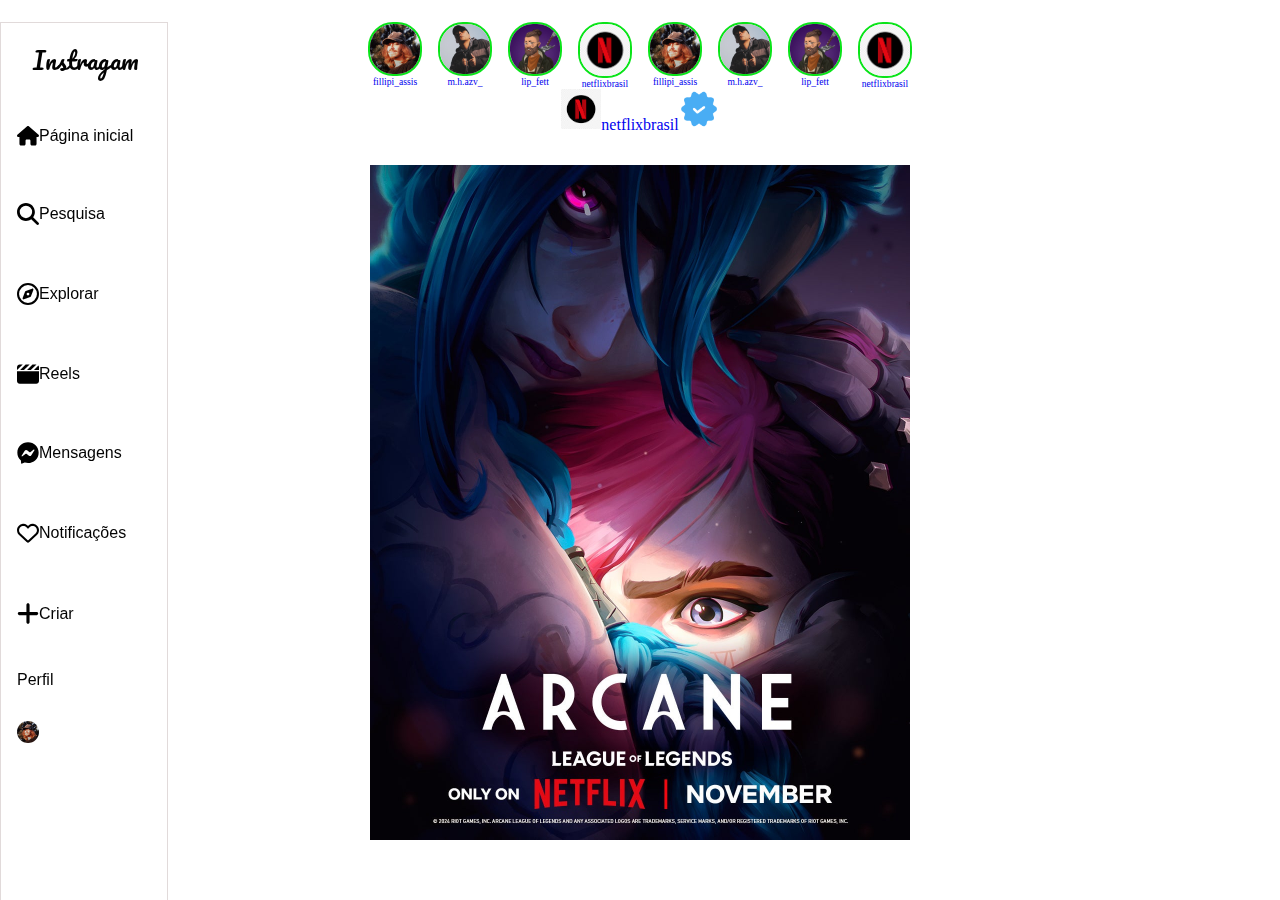
==== index.html @ f4f0b4d7 "Initial commit" ====
<!DOCTYPE html>
<html lang="pt-br">

<head>
    <meta charset="UTF-8">
    <meta name="viewport" content="width=device-width, initial-scale=1.0">
    <title>Instragam</title>
    <link rel="stylesheet" href="assets/css/style.css">
    <link rel="stylesheet" href="assets/css/layout.css">
    <link rel="shortcut icon" href="assets/img/icons8-instagram-windows-11-color-32.png" type="image/x-icon">
    <link rel="preconnect" href="https://fonts.googleapis.com">
    <link rel="preconnect" href="https://fonts.gstatic.com" crossorigin>
    <link href="https://fonts.googleapis.com/css2?family=Dancing+Script:wght@400..700&family=Pacifico&display=swap"
        rel="stylesheet">

</head>

<body>
    <header class="header" id="header">
        <nav class="navbar" id="navbar">
            <a class="logo" href="#"><svg xmlns="http://www.w3.org/2000/svg"
                    viewBox="0 0 448 512"><!--!Font Awesome Free 6.5.2 by @fontawesome - https://fontawesome.com License - https://fontawesome.com/license/free Copyright 2024 Fonticons, Inc.-->
                    <path
                        d="M224.1 141c-63.6 0-114.9 51.3-114.9 114.9s51.3 114.9 114.9 114.9S339 319.5 339 255.9 287.7 141 224.1 141zm0 189.6c-41.1 0-74.7-33.5-74.7-74.7s33.5-74.7 74.7-74.7 74.7 33.5 74.7 74.7-33.6 74.7-74.7 74.7zm146.4-194.3c0 14.9-12 26.8-26.8 26.8-14.9 0-26.8-12-26.8-26.8s12-26.8 26.8-26.8 26.8 12 26.8 26.8zm76.1 27.2c-1.7-35.9-9.9-67.7-36.2-93.9-26.2-26.2-58-34.4-93.9-36.2-37-2.1-147.9-2.1-184.9 0-35.8 1.7-67.6 9.9-93.9 36.1s-34.4 58-36.2 93.9c-2.1 37-2.1 147.9 0 184.9 1.7 35.9 9.9 67.7 36.2 93.9s58 34.4 93.9 36.2c37 2.1 147.9 2.1 184.9 0 35.9-1.7 67.7-9.9 93.9-36.2 26.2-26.2 34.4-58 36.2-93.9 2.1-37 2.1-147.8 0-184.8zM398.8 388c-7.8 19.6-22.9 34.7-42.6 42.6-29.5 11.7-99.5 9-132.1 9s-102.7 2.6-132.1-9c-19.6-7.8-34.7-22.9-42.6-42.6-11.7-29.5-9-99.5-9-132.1s-2.6-102.7 9-132.1c7.8-19.6 22.9-34.7 42.6-42.6 29.5-11.7 99.5-9 132.1-9s102.7-2.6 132.1 9c19.6 7.8 34.7 22.9 42.6 42.6 11.7 29.5 9 99.5 9 132.1s2.7 102.7-9 132.1z" />
                </svg>
                <p>Instragam</p>
            </a>
            <ul class="nav-list" id="nav-list">
                <li><a href="#"><svg xmlns="http://www.w3.org/2000/svg"
                            viewBox="0 0 576 512"><!--!Font Awesome Free 6.5.2 by @fontawesome - https://fontawesome.com License - https://fontawesome.com/license/free Copyright 2024 Fonticons, Inc.-->
                            <path
                                d="M575.8 255.5c0 18-15 32.1-32 32.1h-32l.7 160.2c0 2.7-.2 5.4-.5 8.1V472c0 22.1-17.9 40-40 40H456c-1.1 0-2.2 0-3.3-.1c-1.4 .1-2.8 .1-4.2 .1H416 392c-22.1 0-40-17.9-40-40V448 384c0-17.7-14.3-32-32-32H256c-17.7 0-32 14.3-32 32v64 24c0 22.1-17.9 40-40 40H160 128.1c-1.5 0-3-.1-4.5-.2c-1.2 .1-2.4 .2-3.6 .2H104c-22.1 0-40-17.9-40-40V360c0-.9 0-1.9 .1-2.8V287.6H32c-18 0-32-14-32-32.1c0-9 3-17 10-24L266.4 8c7-7 15-8 22-8s15 2 21 7L564.8 231.5c8 7 12 15 11 24z" />
                        </svg>
                        <p>Página inicial</p>
                    </a></li>
                <li><a href="#"><svg xmlns="http://www.w3.org/2000/svg"
                            viewBox="0 0 512 512"><!--!Font Awesome Free 6.5.2 by @fontawesome - https://fontawesome.com License - https://fontawesome.com/license/free Copyright 2024 Fonticons, Inc.-->
                            <path
                                d="M416 208c0 45.9-14.9 88.3-40 122.7L502.6 457.4c12.5 12.5 12.5 32.8 0 45.3s-32.8 12.5-45.3 0L330.7 376c-34.4 25.2-76.8 40-122.7 40C93.1 416 0 322.9 0 208S93.1 0 208 0S416 93.1 416 208zM208 352a144 144 0 1 0 0-288 144 144 0 1 0 0 288z" />
                        </svg>
                        <p>Pesquisa</p>
                    </a>
                </li>
                <li><a href="#"><svg xmlns="http://www.w3.org/2000/svg"
                            viewBox="0 0 512 512"><!--!Font Awesome Free 6.5.2 by @fontawesome - https://fontawesome.com License - https://fontawesome.com/license/free Copyright 2024 Fonticons, Inc.-->
                            <path
                                d="M464 256A208 208 0 1 0 48 256a208 208 0 1 0 416 0zM0 256a256 256 0 1 1 512 0A256 256 0 1 1 0 256zm306.7 69.1L162.4 380.6c-19.4 7.5-38.5-11.6-31-31l55.5-144.3c3.3-8.5 9.9-15.1 18.4-18.4l144.3-55.5c19.4-7.5 38.5 11.6 31 31L325.1 306.7c-3.2 8.5-9.9 15.1-18.4 18.4zM288 256a32 32 0 1 0 -64 0 32 32 0 1 0 64 0z" />
                        </svg>
                        <p>Explorar</p>
                    </a></li>
                <li><a href="#"><svg xmlns="http://www.w3.org/2000/svg"
                            viewBox="0 0 512 512"><!--!Font Awesome Free 6.5.2 by @fontawesome - https://fontawesome.com License - https://fontawesome.com/license/free Copyright 2024 Fonticons, Inc.-->
                            <path
                                d="M448 32H361.9l-1 1-127 127h92.1l1-1L453.8 32.3c-1.9-.2-3.8-.3-5.8-.3zm64 128V96c0-15.1-5.3-29.1-14-40l-104 104H512zM294.1 32H201.9l-1 1L73.9 160h92.1l1-1 127-127zM64 32C28.7 32 0 60.7 0 96v64H6.1l1-1 127-127H64zM512 192H0V416c0 35.3 28.7 64 64 64H448c35.3 0 64-28.7 64-64V192z" />
                        </svg>
                        <p>Reels</p>
                    </a></li>
                <li><a href="#"><svg class="msg" xmlns="http://www.w3.org/2000/svg"
                            viewBox="0 0 512 512"><!--!Font Awesome Free 6.5.2 by @fontawesome - https://fontawesome.com License - https://fontawesome.com/license/free Copyright 2024 Fonticons, Inc.-->
                            <path
                                d="M256.6 8C116.5 8 8 110.3 8 248.6c0 72.3 29.7 134.8 78.1 177.9 8.4 7.5 6.6 11.9 8.1 58.2A19.9 19.9 0 0 0 122 502.3c52.9-23.3 53.6-25.1 62.6-22.7C337.9 521.8 504 423.7 504 248.6 504 110.3 396.6 8 256.6 8zm149.2 185.1l-73 115.6a37.4 37.4 0 0 1 -53.9 9.9l-58.1-43.5a15 15 0 0 0 -18 0l-78.4 59.4c-10.5 7.9-24.2-4.6-17.1-15.7l73-115.6a37.4 37.4 0 0 1 53.9-9.9l58.1 43.5a15 15 0 0 0 18 0l78.4-59.4c10.4-8 24.1 4.5 17.1 15.6z" />
                        </svg>
                        <p>Mensagens</p>
                    </a></li>
                <li><a href="#"><svg xmlns="http://www.w3.org/2000/svg"
                            viewBox="0 0 512 512"><!--!Font Awesome Free 6.5.2 by @fontawesome - https://fontawesome.com License - https://fontawesome.com/license/free Copyright 2024 Fonticons, Inc.-->
                            <path
                                d="M225.8 468.2l-2.5-2.3L48.1 303.2C17.4 274.7 0 234.7 0 192.8v-3.3c0-70.4 50-130.8 119.2-144C158.6 37.9 198.9 47 231 69.6c9 6.4 17.4 13.8 25 22.3c4.2-4.8 8.7-9.2 13.5-13.3c3.7-3.2 7.5-6.2 11.5-9c0 0 0 0 0 0C313.1 47 353.4 37.9 392.8 45.4C462 58.6 512 119.1 512 189.5v3.3c0 41.9-17.4 81.9-48.1 110.4L288.7 465.9l-2.5 2.3c-8.2 7.6-19 11.9-30.2 11.9s-22-4.2-30.2-11.9zM239.1 145c-.4-.3-.7-.7-1-1.1l-17.8-20c0 0-.1-.1-.1-.1c0 0 0 0 0 0c-23.1-25.9-58-37.7-92-31.2C81.6 101.5 48 142.1 48 189.5v3.3c0 28.5 11.9 55.8 32.8 75.2L256 430.7 431.2 268c20.9-19.4 32.8-46.7 32.8-75.2v-3.3c0-47.3-33.6-88-80.1-96.9c-34-6.5-69 5.4-92 31.2c0 0 0 0-.1 .1s0 0-.1 .1l-17.8 20c-.3 .4-.7 .7-1 1.1c-4.5 4.5-10.6 7-16.9 7s-12.4-2.5-16.9-7z" />
                        </svg>
                        <p>Notificações</p>
                    </a></li>
                <li><a href="#"><svg xmlns="http://www.w3.org/2000/svg"
                            viewBox="0 0 448 512"><!--!Font Awesome Free 6.5.2 by @fontawesome - https://fontawesome.com License - https://fontawesome.com/license/free Copyright 2024 Fonticons, Inc.-->
                            <path
                                d="M256 80c0-17.7-14.3-32-32-32s-32 14.3-32 32V224H48c-17.7 0-32 14.3-32 32s14.3 32 32 32H192V432c0 17.7 14.3 32 32 32s32-14.3 32-32V288H400c17.7 0 32-14.3 32-32s-14.3-32-32-32H256V80z" />
                        </svg>
                        <p>Criar</p>
                    </a></li>
                <li><a href="#">
                        <p>Perfil</p>
                    </a></li>
                <li><a class="profile" href="#"><img src="/assets/img/storie-yo.jpg"></a></li>
            </ul>
            <div class="btn-menu">
                <span class="line"></span>
                <span class="line"></span>
                <span class="line"></span>
            </div>
        </nav>
    </header>

    <section class="stories">
        <a href="#"><img src="assets/img/storie-yo.jpg">fillipi_assis</a>
        <a href="#"><img src="assets/img/storie-mu.jpg">m.h.azv_</a>
        <a href="#"><img src="assets/img/storie-lfill.jpg">lip_fett</a>
        <a href="#"><img src="assets/img/storie-flix.png">netflixbrasil</a>
        <a href="#"><img src="assets/img/storie-yo.jpg">fillipi_assis</a>
        <a href="#"><img src="assets/img/storie-mu.jpg">m.h.azv_</a>
        <a href="#"><img src="assets/img/storie-lfill.jpg">lip_fett</a>
        <a href="#"><img src="assets/img/storie-flix.png">netflixbrasil</a>
    </section>

    <section class="post">
        <a href="#"><img src="assets/img/storie-flix.png">netflixbrasil<img src="assets/img/verificado.png" alt="conta verificada"></a>
        
        <div class="post-card">
            <img src="assets/img/post-flix.jpg">
        </div>

    </section>

</body>

</html>
---- assets/css/style.css ----
* {
    margin: 0;
    padding: 0;
    list-style: none;
    text-decoration: none;
}

header {
    left: 0;
    height: 100vh;
    border: 1px solid #e1dada;
    position: fixed;
}

:root {
    --cor-primaria: #030303;
    --font-primaria: Arial, Helvetica, sans-serif;
}
---- assets/css/layout.css ----
.header {
    width: 08%;
}

.navbar a {
    padding: 1rem;
    color: var(--cor-primaria);
    font-family: var(--font-primaria);
}

.navbar p {
    display: none;
}

.logo svg {
    width: 21px;
    margin-block: 2rem;
}

.navbar svg {
    width: 22px;
    margin-block: .8rem;
}

.profile img {
    width: 22px;
    border-radius: 20px;
}

.stories {
    display: flex;
    justify-content: center;
    text-align: center;
    font-size: .6rem;
    gap: 1rem;
    margin-top: 1.4rem;
}

.stories img {
    border: 2px solid #0ae419;
    display: flex;
    width: 50px;
    border-radius: 25px;
}

.post {
    display: flex;
    flex-direction: column;
    justify-content: center;
    align-items: center;
}

.post img {
    width: 40px;
}

.post-card {
    margin-top: 2rem;
    display: flex;
    justify-content: center;
    align-items: center;
}

.post-card img {
    width: 50%;
}

@media screen and (min-width:1260px) {
    .header {
        width: 13%;
    }

    .navbar p {
        display: block;
    }

    .navbar a {
        display: flex;
        align-items: center;
    }

    .logo p {
        font-family: "Pacifico", cursive;
        font-weight: 400;
        font-size: 1.5rem;
        margin-left: 1rem;
    }

    .logo svg {
        display: none;
    }
}
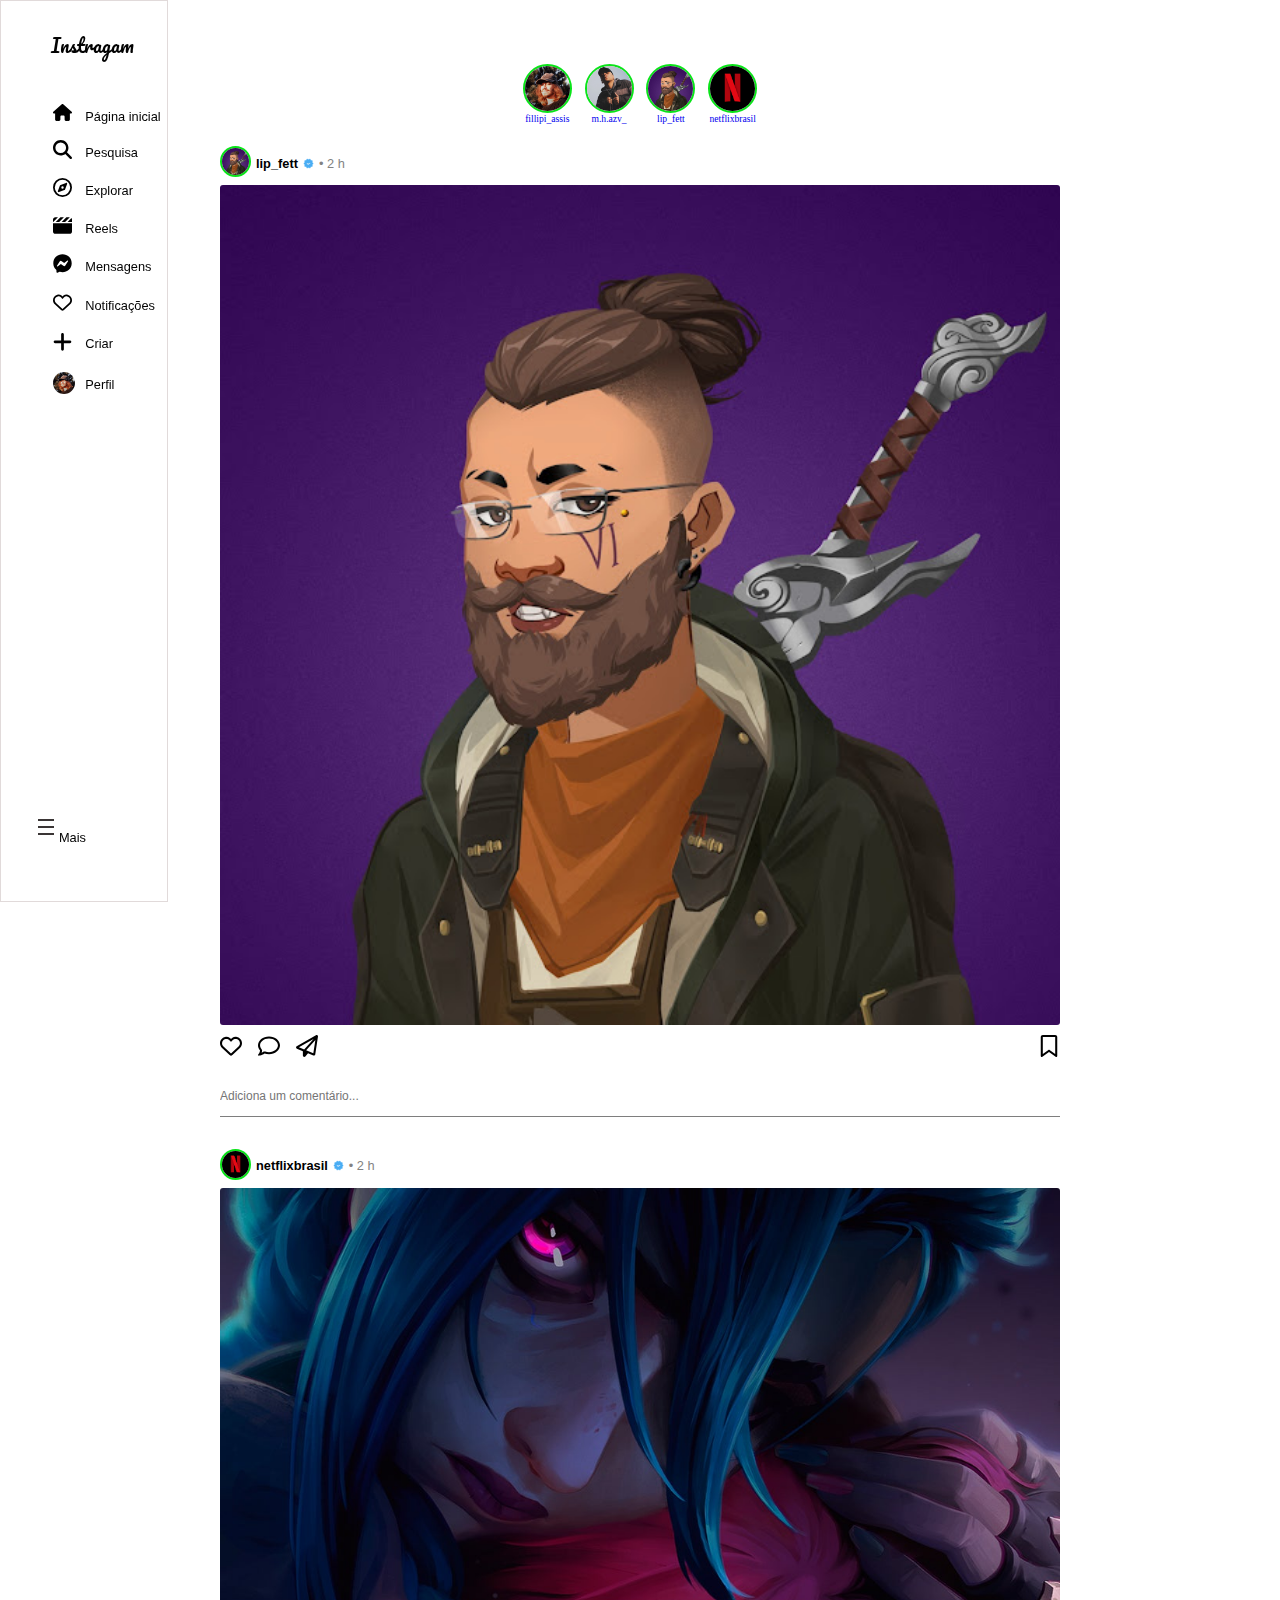
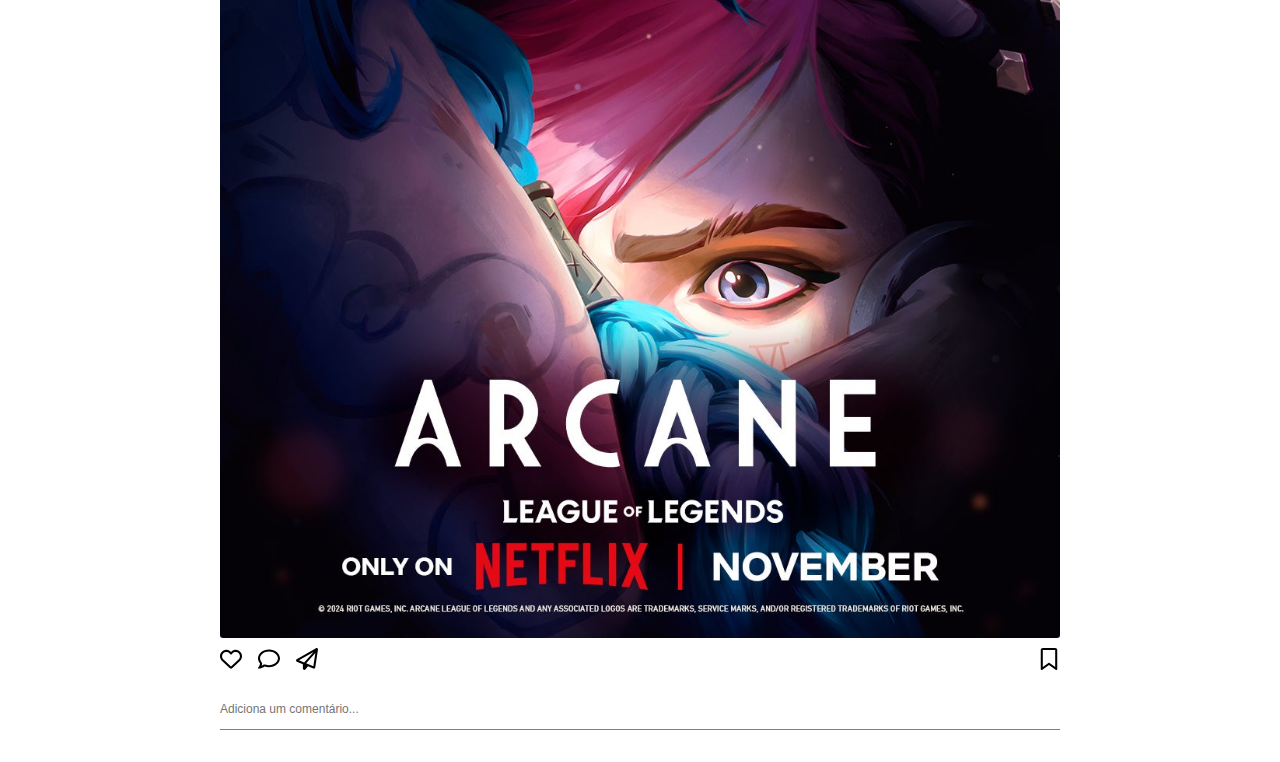
==== commit 5a1beedb: "patch da responsividade" ====
--- a/index.html
+++ b/index.html
@@ -18,7 +18,7 @@
 <body>
     <header class="header" id="header">
         <nav class="navbar" id="navbar">
-            <a class="logo" href="#"><svg xmlns="http://www.w3.org/2000/svg"
+            <a class="logo" href="index.html"><svg xmlns="http://www.w3.org/2000/svg"
                     viewBox="0 0 448 512"><!--!Font Awesome Free 6.5.2 by @fontawesome - https://fontawesome.com License - https://fontawesome.com/license/free Copyright 2024 Fonticons, Inc.-->
                     <path
                         d="M224.1 141c-63.6 0-114.9 51.3-114.9 114.9s51.3 114.9 114.9 114.9S339 319.5 339 255.9 287.7 141 224.1 141zm0 189.6c-41.1 0-74.7-33.5-74.7-74.7s33.5-74.7 74.7-74.7 74.7 33.5 74.7 74.7-33.6 74.7-74.7 74.7zm146.4-194.3c0 14.9-12 26.8-26.8 26.8-14.9 0-26.8-12-26.8-26.8s12-26.8 26.8-26.8 26.8 12 26.8 26.8zm76.1 27.2c-1.7-35.9-9.9-67.7-36.2-93.9-26.2-26.2-58-34.4-93.9-36.2-37-2.1-147.9-2.1-184.9 0-35.8 1.7-67.6 9.9-93.9 36.1s-34.4 58-36.2 93.9c-2.1 37-2.1 147.9 0 184.9 1.7 35.9 9.9 67.7 36.2 93.9s58 34.4 93.9 36.2c37 2.1 147.9 2.1 184.9 0 35.9-1.7 67.7-9.9 93.9-36.2 26.2-26.2 34.4-58 36.2-93.9 2.1-37 2.1-147.8 0-184.8zM398.8 388c-7.8 19.6-22.9 34.7-42.6 42.6-29.5 11.7-99.5 9-132.1 9s-102.7 2.6-132.1-9c-19.6-7.8-34.7-22.9-42.6-42.6-11.7-29.5-9-99.5-9-132.1s-2.6-102.7 9-132.1c7.8-19.6 22.9-34.7 42.6-42.6 29.5-11.7 99.5-9 132.1-9s102.7-2.6 132.1 9c19.6 7.8 34.7 22.9 42.6 42.6 11.7 29.5 9 99.5 9 132.1s2.7 102.7-9 132.1z" />
@@ -26,19 +26,19 @@
                 <p>Instragam</p>
             </a>
             <ul class="nav-list" id="nav-list">
-                <li><a href="#"><svg xmlns="http://www.w3.org/2000/svg"
+                <li><a href="index.html"><svg xmlns="http://www.w3.org/2000/svg"
                             viewBox="0 0 576 512"><!--!Font Awesome Free 6.5.2 by @fontawesome - https://fontawesome.com License - https://fontawesome.com/license/free Copyright 2024 Fonticons, Inc.-->
                             <path
                                 d="M575.8 255.5c0 18-15 32.1-32 32.1h-32l.7 160.2c0 2.7-.2 5.4-.5 8.1V472c0 22.1-17.9 40-40 40H456c-1.1 0-2.2 0-3.3-.1c-1.4 .1-2.8 .1-4.2 .1H416 392c-22.1 0-40-17.9-40-40V448 384c0-17.7-14.3-32-32-32H256c-17.7 0-32 14.3-32 32v64 24c0 22.1-17.9 40-40 40H160 128.1c-1.5 0-3-.1-4.5-.2c-1.2 .1-2.4 .2-3.6 .2H104c-22.1 0-40-17.9-40-40V360c0-.9 0-1.9 .1-2.8V287.6H32c-18 0-32-14-32-32.1c0-9 3-17 10-24L266.4 8c7-7 15-8 22-8s15 2 21 7L564.8 231.5c8 7 12 15 11 24z" />
                         </svg>
-                        <p>Página inicial</p>
+                        <p class="nav-text">Página inicial</p>
                     </a></li>
                 <li><a href="#"><svg xmlns="http://www.w3.org/2000/svg"
                             viewBox="0 0 512 512"><!--!Font Awesome Free 6.5.2 by @fontawesome - https://fontawesome.com License - https://fontawesome.com/license/free Copyright 2024 Fonticons, Inc.-->
                             <path
                                 d="M416 208c0 45.9-14.9 88.3-40 122.7L502.6 457.4c12.5 12.5 12.5 32.8 0 45.3s-32.8 12.5-45.3 0L330.7 376c-34.4 25.2-76.8 40-122.7 40C93.1 416 0 322.9 0 208S93.1 0 208 0S416 93.1 416 208zM208 352a144 144 0 1 0 0-288 144 144 0 1 0 0 288z" />
                         </svg>
-                        <p>Pesquisa</p>
+                        <p class="nav-text">Pesquisa</p>
                     </a>
                 </li>
                 <li><a href="#"><svg xmlns="http://www.w3.org/2000/svg"
@@ -46,46 +46,82 @@
                             <path
                                 d="M464 256A208 208 0 1 0 48 256a208 208 0 1 0 416 0zM0 256a256 256 0 1 1 512 0A256 256 0 1 1 0 256zm306.7 69.1L162.4 380.6c-19.4 7.5-38.5-11.6-31-31l55.5-144.3c3.3-8.5 9.9-15.1 18.4-18.4l144.3-55.5c19.4-7.5 38.5 11.6 31 31L325.1 306.7c-3.2 8.5-9.9 15.1-18.4 18.4zM288 256a32 32 0 1 0 -64 0 32 32 0 1 0 64 0z" />
                         </svg>
-                        <p>Explorar</p>
+                        <p class="nav-text">Explorar</p>
                     </a></li>
                 <li><a href="#"><svg xmlns="http://www.w3.org/2000/svg"
                             viewBox="0 0 512 512"><!--!Font Awesome Free 6.5.2 by @fontawesome - https://fontawesome.com License - https://fontawesome.com/license/free Copyright 2024 Fonticons, Inc.-->
                             <path
                                 d="M448 32H361.9l-1 1-127 127h92.1l1-1L453.8 32.3c-1.9-.2-3.8-.3-5.8-.3zm64 128V96c0-15.1-5.3-29.1-14-40l-104 104H512zM294.1 32H201.9l-1 1L73.9 160h92.1l1-1 127-127zM64 32C28.7 32 0 60.7 0 96v64H6.1l1-1 127-127H64zM512 192H0V416c0 35.3 28.7 64 64 64H448c35.3 0 64-28.7 64-64V192z" />
                         </svg>
-                        <p>Reels</p>
+                        <p class="nav-text">Reels</p>
                     </a></li>
                 <li><a href="#"><svg class="msg" xmlns="http://www.w3.org/2000/svg"
                             viewBox="0 0 512 512"><!--!Font Awesome Free 6.5.2 by @fontawesome - https://fontawesome.com License - https://fontawesome.com/license/free Copyright 2024 Fonticons, Inc.-->
                             <path
                                 d="M256.6 8C116.5 8 8 110.3 8 248.6c0 72.3 29.7 134.8 78.1 177.9 8.4 7.5 6.6 11.9 8.1 58.2A19.9 19.9 0 0 0 122 502.3c52.9-23.3 53.6-25.1 62.6-22.7C337.9 521.8 504 423.7 504 248.6 504 110.3 396.6 8 256.6 8zm149.2 185.1l-73 115.6a37.4 37.4 0 0 1 -53.9 9.9l-58.1-43.5a15 15 0 0 0 -18 0l-78.4 59.4c-10.5 7.9-24.2-4.6-17.1-15.7l73-115.6a37.4 37.4 0 0 1 53.9-9.9l58.1 43.5a15 15 0 0 0 18 0l78.4-59.4c10.4-8 24.1 4.5 17.1 15.6z" />
                         </svg>
-                        <p>Mensagens</p>
+                        <p class="nav-text">Mensagens</p>
                     </a></li>
                 <li><a href="#"><svg xmlns="http://www.w3.org/2000/svg"
                             viewBox="0 0 512 512"><!--!Font Awesome Free 6.5.2 by @fontawesome - https://fontawesome.com License - https://fontawesome.com/license/free Copyright 2024 Fonticons, Inc.-->
                             <path
                                 d="M225.8 468.2l-2.5-2.3L48.1 303.2C17.4 274.7 0 234.7 0 192.8v-3.3c0-70.4 50-130.8 119.2-144C158.6 37.9 198.9 47 231 69.6c9 6.4 17.4 13.8 25 22.3c4.2-4.8 8.7-9.2 13.5-13.3c3.7-3.2 7.5-6.2 11.5-9c0 0 0 0 0 0C313.1 47 353.4 37.9 392.8 45.4C462 58.6 512 119.1 512 189.5v3.3c0 41.9-17.4 81.9-48.1 110.4L288.7 465.9l-2.5 2.3c-8.2 7.6-19 11.9-30.2 11.9s-22-4.2-30.2-11.9zM239.1 145c-.4-.3-.7-.7-1-1.1l-17.8-20c0 0-.1-.1-.1-.1c0 0 0 0 0 0c-23.1-25.9-58-37.7-92-31.2C81.6 101.5 48 142.1 48 189.5v3.3c0 28.5 11.9 55.8 32.8 75.2L256 430.7 431.2 268c20.9-19.4 32.8-46.7 32.8-75.2v-3.3c0-47.3-33.6-88-80.1-96.9c-34-6.5-69 5.4-92 31.2c0 0 0 0-.1 .1s0 0-.1 .1l-17.8 20c-.3 .4-.7 .7-1 1.1c-4.5 4.5-10.6 7-16.9 7s-12.4-2.5-16.9-7z" />
                         </svg>
-                        <p>Notificações</p>
+                        <p class="nav-text">Notificações</p>
                     </a></li>
                 <li><a href="#"><svg xmlns="http://www.w3.org/2000/svg"
                             viewBox="0 0 448 512"><!--!Font Awesome Free 6.5.2 by @fontawesome - https://fontawesome.com License - https://fontawesome.com/license/free Copyright 2024 Fonticons, Inc.-->
                             <path
                                 d="M256 80c0-17.7-14.3-32-32-32s-32 14.3-32 32V224H48c-17.7 0-32 14.3-32 32s14.3 32 32 32H192V432c0 17.7 14.3 32 32 32s32-14.3 32-32V288H400c17.7 0 32-14.3 32-32s-14.3-32-32-32H256V80z" />
                         </svg>
-                        <p>Criar</p>
-                    </a></li>
-                <li><a href="#">
-                        <p>Perfil</p>
-                    </a></li>
-                <li><a class="profile" href="#"><img src="/assets/img/storie-yo.jpg"></a></li>
+                        <p class="nav-text">Criar</p>
+                    </a></li>
+                <li><a class="profile" href="profile.html"><img src="/assets/img/storie-yo.jpg">
+                        <p class="nav-text">Perfil</p>
+                    </a></li>
             </ul>
-            <div class="btn-menu">
-                <span class="line"></span>
-                <span class="line"></span>
-                <span class="line"></span>
+            <div class="nav-div">
+                <div class="btn-menu" id="btn-menu">
+                    <span class="bar"></span>
+                    <span class="bar"></span>
+                    <span class="bar"></span>
+                </div>
+                <p class="nav-text1" id="nav-text1">Mais</p>
             </div>
+            <ul class="config-list" id="config-list">
+                <li><a href="#"><svg xmlns="http://www.w3.org/2000/svg"
+                            viewBox="0 0 512 512"><!--!Font Awesome Free 6.5.2 by @fontawesome - https://fontawesome.com License - https://fontawesome.com/license/free Copyright 2024 Fonticons, Inc.-->
+                            <path
+                                d="M495.9 166.6c3.2 8.7 .5 18.4-6.4 24.6l-43.3 39.4c1.1 8.3 1.7 16.8 1.7 25.4s-.6 17.1-1.7 25.4l43.3 39.4c6.9 6.2 9.6 15.9 6.4 24.6c-4.4 11.9-9.7 23.3-15.8 34.3l-4.7 8.1c-6.6 11-14 21.4-22.1 31.2c-5.9 7.2-15.7 9.6-24.5 6.8l-55.7-17.7c-13.4 10.3-28.2 18.9-44 25.4l-12.5 57.1c-2 9.1-9 16.3-18.2 17.8c-13.8 2.3-28 3.5-42.5 3.5s-28.7-1.2-42.5-3.5c-9.2-1.5-16.2-8.7-18.2-17.8l-12.5-57.1c-15.8-6.5-30.6-15.1-44-25.4L83.1 425.9c-8.8 2.8-18.6 .3-24.5-6.8c-8.1-9.8-15.5-20.2-22.1-31.2l-4.7-8.1c-6.1-11-11.4-22.4-15.8-34.3c-3.2-8.7-.5-18.4 6.4-24.6l43.3-39.4C64.6 273.1 64 264.6 64 256s.6-17.1 1.7-25.4L22.4 191.2c-6.9-6.2-9.6-15.9-6.4-24.6c4.4-11.9 9.7-23.3 15.8-34.3l4.7-8.1c6.6-11 14-21.4 22.1-31.2c5.9-7.2 15.7-9.6 24.5-6.8l55.7 17.7c13.4-10.3 28.2-18.9 44-25.4l12.5-57.1c2-9.1 9-16.3 18.2-17.8C227.3 1.2 241.5 0 256 0s28.7 1.2 42.5 3.5c9.2 1.5 16.2 8.7 18.2 17.8l12.5 57.1c15.8 6.5 30.6 15.1 44 25.4l55.7-17.7c8.8-2.8 18.6-.3 24.5 6.8c8.1 9.8 15.5 20.2 22.1 31.2l4.7 8.1c6.1 11 11.4 22.4 15.8 34.3zM256 336a80 80 0 1 0 0-160 80 80 0 1 0 0 160z" />
+                        </svg>Definições</a></li>
+                <li><a href="#"><svg xmlns="http://www.w3.org/2000/svg"
+                            viewBox="0 0 512 512"><!--!Font Awesome Free 6.5.2 by @fontawesome - https://fontawesome.com License - https://fontawesome.com/license/free Copyright 2024 Fonticons, Inc.-->
+                            <path
+                                d="M64 64c0-17.7-14.3-32-32-32S0 46.3 0 64V400c0 44.2 35.8 80 80 80H480c17.7 0 32-14.3 32-32s-14.3-32-32-32H80c-8.8 0-16-7.2-16-16V64zm406.6 86.6c12.5-12.5 12.5-32.8 0-45.3s-32.8-12.5-45.3 0L320 210.7l-57.4-57.4c-12.5-12.5-32.8-12.5-45.3 0l-112 112c-12.5 12.5-12.5 32.8 0 45.3s32.8 12.5 45.3 0L240 221.3l57.4 57.4c12.5 12.5 32.8 12.5 45.3 0l128-128z" />
+                        </svg>A tua atividade</a></li>
+                <li><a href="#"><svg xmlns="http://www.w3.org/2000/svg"
+                            viewBox="0 0 384 512"><!--!Font Awesome Free 6.5.2 by @fontawesome - https://fontawesome.com License - https://fontawesome.com/license/free Copyright 2024 Fonticons, Inc.-->
+                            <path
+                                d="M0 48C0 21.5 21.5 0 48 0l0 48V441.4l130.1-92.9c8.3-6 19.6-6 27.9 0L336 441.4V48H48V0H336c26.5 0 48 21.5 48 48V488c0 9-5 17.2-13 21.3s-17.6 3.4-24.9-1.8L192 397.5 37.9 507.5c-7.3 5.2-16.9 5.9-24.9 1.8S0 497 0 488V48z" />
+                        </svg>Guardados</a></li>
+                <li><a href="#"><svg xmlns="http://www.w3.org/2000/svg"
+                            viewBox="0 0 512 512"><!--!Font Awesome Free 6.5.2 by @fontawesome - https://fontawesome.com License - https://fontawesome.com/license/free Copyright 2024 Fonticons, Inc.-->
+                            <path
+                                d="M375.7 19.7c-1.5-8-6.9-14.7-14.4-17.8s-16.1-2.2-22.8 2.4L256 61.1 173.5 4.2c-6.7-4.6-15.3-5.5-22.8-2.4s-12.9 9.8-14.4 17.8l-18.1 98.5L19.7 136.3c-8 1.5-14.7 6.9-17.8 14.4s-2.2 16.1 2.4 22.8L61.1 256 4.2 338.5c-4.6 6.7-5.5 15.3-2.4 22.8s9.8 13 17.8 14.4l98.5 18.1 18.1 98.5c1.5 8 6.9 14.7 14.4 17.8s16.1 2.2 22.8-2.4L256 450.9l82.5 56.9c6.7 4.6 15.3 5.5 22.8 2.4s12.9-9.8 14.4-17.8l18.1-98.5 98.5-18.1c8-1.5 14.7-6.9 17.8-14.4s2.2-16.1-2.4-22.8L450.9 256l56.9-82.5c4.6-6.7 5.5-15.3 2.4-22.8s-9.8-12.9-17.8-14.4l-98.5-18.1L375.7 19.7zM269.6 110l65.6-45.2 14.4 78.3c1.8 9.8 9.5 17.5 19.3 19.3l78.3 14.4L402 242.4c-5.7 8.2-5.7 19 0 27.2l45.2 65.6-78.3 14.4c-9.8 1.8-17.5 9.5-19.3 19.3l-14.4 78.3L269.6 402c-8.2-5.7-19-5.7-27.2 0l-65.6 45.2-14.4-78.3c-1.8-9.8-9.5-17.5-19.3-19.3L64.8 335.2 110 269.6c5.7-8.2 5.7-19 0-27.2L64.8 176.8l78.3-14.4c9.8-1.8 17.5-9.5 19.3-19.3l14.4-78.3L242.4 110c8.2 5.7 19 5.7 27.2 0zM256 368a112 112 0 1 0 0-224 112 112 0 1 0 0 224zM192 256a64 64 0 1 1 128 0 64 64 0 1 1 -128 0z" />
+                        </svg>Mudar aspecto</a></li>
+                <li><a href="#"><svg xmlns="http://www.w3.org/2000/svg"
+                            viewBox="0 0 512 512"><!--!Font Awesome Free 6.5.2 by @fontawesome - https://fontawesome.com License - https://fontawesome.com/license/free Copyright 2024 Fonticons, Inc.-->
+                            <path
+                                d="M256 32c14.2 0 27.3 7.5 34.5 19.8l216 368c7.3 12.4 7.3 27.7 .2 40.1S486.3 480 472 480H40c-14.3 0-27.6-7.7-34.7-20.1s-7-27.8 .2-40.1l216-368C228.7 39.5 241.8 32 256 32zm0 128c-13.3 0-24 10.7-24 24V296c0 13.3 10.7 24 24 24s24-10.7 24-24V184c0-13.3-10.7-24-24-24zm32 224a32 32 0 1 0 -64 0 32 32 0 1 0 64 0z" />
+                        </svg>Comunicar um problema</a></li>
+                <li><a href="#"><svg xmlns="http://www.w3.org/2000/svg"
+                            viewBox="0 0 448 512"><!--!Font Awesome Free 6.5.2 by @fontawesome - https://fontawesome.com License - https://fontawesome.com/license/free Copyright 2024 Fonticons, Inc.-->
+                            <path
+                                d="M331.5 235.7c2.2 .9 4.2 1.9 6.3 2.8c29.2 14.1 50.6 35.2 61.8 61.4c15.7 36.5 17.2 95.8-30.3 143.2c-36.2 36.2-80.3 52.5-142.6 53h-.3c-70.2-.5-124.1-24.1-160.4-70.2c-32.3-41-48.9-98.1-49.5-169.6V256v-.2C17 184.3 33.6 127.2 65.9 86.2C102.2 40.1 156.2 16.5 226.4 16h.3c70.3 .5 124.9 24 162.3 69.9c18.4 22.7 32 50 40.6 81.7l-40.4 10.8c-7.1-25.8-17.8-47.8-32.2-65.4c-29.2-35.8-73-54.2-130.5-54.6c-57 .5-100.1 18.8-128.2 54.4C72.1 146.1 58.5 194.3 58 256c.5 61.7 14.1 109.9 40.3 143.3c28 35.6 71.2 53.9 128.2 54.4c51.4-.4 85.4-12.6 113.7-40.9c32.3-32.2 31.7-71.8 21.4-95.9c-6.1-14.2-17.1-26-31.9-34.9c-3.7 26.9-11.8 48.3-24.7 64.8c-17.1 21.8-41.4 33.6-72.7 35.3c-23.6 1.3-46.3-4.4-63.9-16c-20.8-13.8-33-34.8-34.3-59.3c-2.5-48.3 35.7-83 95.2-86.4c21.1-1.2 40.9-.3 59.2 2.8c-2.4-14.8-7.3-26.6-14.6-35.2c-10-11.7-25.6-17.7-46.2-17.8H227c-16.6 0-39 4.6-53.3 26.3l-34.4-23.6c19.2-29.1 50.3-45.1 87.8-45.1h.8c62.6 .4 99.9 39.5 103.7 107.7l-.2 .2zm-156 68.8c1.3 25.1 28.4 36.8 54.6 35.3c25.6-1.4 54.6-11.4 59.5-73.2c-13.2-2.9-27.8-4.4-43.4-4.4c-4.8 0-9.6 .1-14.4 .4c-42.9 2.4-57.2 23.2-56.2 41.8l-.1 .1z" />
+                        </svg>Threads</a></li>
+                <li><a href="#">Trocar de conta</a></li>
+                <li><a href="#">Terminar sessão</a></li>
+            </ul>
         </nav>
     </header>
 
@@ -94,21 +130,88 @@
         <a href="#"><img src="assets/img/storie-mu.jpg">m.h.azv_</a>
         <a href="#"><img src="assets/img/storie-lfill.jpg">lip_fett</a>
         <a href="#"><img src="assets/img/storie-flix.png">netflixbrasil</a>
-        <a href="#"><img src="assets/img/storie-yo.jpg">fillipi_assis</a>
-        <a href="#"><img src="assets/img/storie-mu.jpg">m.h.azv_</a>
-        <a href="#"><img src="assets/img/storie-lfill.jpg">lip_fett</a>
-        <a href="#"><img src="assets/img/storie-flix.png">netflixbrasil</a>
     </section>
 
-    <section class="post">
-        <a href="#"><img src="assets/img/storie-flix.png">netflixbrasil<img src="assets/img/verificado.png" alt="conta verificada"></a>
-        
-        <div class="post-card">
+
+    <article class="post">
+        <div class="post-header">
+            <a href="#"><img class="post-icon" src="assets/img/storie-lfill.jpg"></a>
+            <a class="post-logo" href="#">lip_fett</a><img class="post-verificado" src="assets/img/verificado.png"
+                alt="conta verificada">
+            <time datetime="2024-06-19" class="post-date">• 2 h</time>
+        </div>
+        <div class="post-img">
+            <img src="assets/img/storie-lfill.jpg">
+        </div>
+        <div class="post-footer">
+            <svg xmlns="http://www.w3.org/2000/svg"
+                viewBox="0 0 512 512"><!--!Font Awesome Free 6.5.2 by @fontawesome - https://fontawesome.com License - https://fontawesome.com/license/free Copyright 2024 Fonticons, Inc.-->
+                <path
+                    d="M225.8 468.2l-2.5-2.3L48.1 303.2C17.4 274.7 0 234.7 0 192.8v-3.3c0-70.4 50-130.8 119.2-144C158.6 37.9 198.9 47 231 69.6c9 6.4 17.4 13.8 25 22.3c4.2-4.8 8.7-9.2 13.5-13.3c3.7-3.2 7.5-6.2 11.5-9c0 0 0 0 0 0C313.1 47 353.4 37.9 392.8 45.4C462 58.6 512 119.1 512 189.5v3.3c0 41.9-17.4 81.9-48.1 110.4L288.7 465.9l-2.5 2.3c-8.2 7.6-19 11.9-30.2 11.9s-22-4.2-30.2-11.9zM239.1 145c-.4-.3-.7-.7-1-1.1l-17.8-20c0 0-.1-.1-.1-.1c0 0 0 0 0 0c-23.1-25.9-58-37.7-92-31.2C81.6 101.5 48 142.1 48 189.5v3.3c0 28.5 11.9 55.8 32.8 75.2L256 430.7 431.2 268c20.9-19.4 32.8-46.7 32.8-75.2v-3.3c0-47.3-33.6-88-80.1-96.9c-34-6.5-69 5.4-92 31.2c0 0 0 0-.1 .1s0 0-.1 .1l-17.8 20c-.3 .4-.7 .7-1 1.1c-4.5 4.5-10.6 7-16.9 7s-12.4-2.5-16.9-7z" />
+            </svg>
+            <svg xmlns="http://www.w3.org/2000/svg"
+                viewBox="0 0 512 512"><!--!Font Awesome Free 6.5.2 by @fontawesome - https://fontawesome.com License - https://fontawesome.com/license/free Copyright 2024 Fonticons, Inc.-->
+                <path
+                    d="M123.6 391.3c12.9-9.4 29.6-11.8 44.6-6.4c26.5 9.6 56.2 15.1 87.8 15.1c124.7 0 208-80.5 208-160s-83.3-160-208-160S48 160.5 48 240c0 32 12.4 62.8 35.7 89.2c8.6 9.7 12.8 22.5 11.8 35.5c-1.4 18.1-5.7 34.7-11.3 49.4c17-7.9 31.1-16.7 39.4-22.7zM21.2 431.9c1.8-2.7 3.5-5.4 5.1-8.1c10-16.6 19.5-38.4 21.4-62.9C17.7 326.8 0 285.1 0 240C0 125.1 114.6 32 256 32s256 93.1 256 208s-114.6 208-256 208c-37.1 0-72.3-6.4-104.1-17.9c-11.9 8.7-31.3 20.6-54.3 30.6c-15.1 6.6-32.3 12.6-50.1 16.1c-.8 .2-1.6 .3-2.4 .5c-4.4 .8-8.7 1.5-13.2 1.9c-.2 0-.5 .1-.7 .1c-5.1 .5-10.2 .8-15.3 .8c-6.5 0-12.3-3.9-14.8-9.9c-2.5-6-1.1-12.8 3.4-17.4c4.1-4.2 7.8-8.7 11.3-13.5c1.7-2.3 3.3-4.6 4.8-6.9c.1-.2 .2-.3 .3-.5z" />
+            </svg>
+            <svg xmlns="http://www.w3.org/2000/svg"
+                viewBox="0 0 512 512"><!--!Font Awesome Free 6.5.2 by @fontawesome - https://fontawesome.com License - https://fontawesome.com/license/free Copyright 2024 Fonticons, Inc.-->
+                <path
+                    d="M16.1 260.2c-22.6 12.9-20.5 47.3 3.6 57.3L160 376V479.3c0 18.1 14.6 32.7 32.7 32.7c9.7 0 18.9-4.3 25.1-11.8l62-74.3 123.9 51.6c18.9 7.9 40.8-4.5 43.9-24.7l64-416c1.9-12.1-3.4-24.3-13.5-31.2s-23.3-7.5-34-1.4l-448 256zm52.1 25.5L409.7 90.6 190.1 336l1.2 1L68.2 285.7zM403.3 425.4L236.7 355.9 450.8 116.6 403.3 425.4z" />
+            </svg>
+            <svg class="save" xmlns="http://www.w3.org/2000/svg"
+                viewBox="0 0 384 512"><!--!Font Awesome Free 6.5.2 by @fontawesome - https://fontawesome.com License - https://fontawesome.com/license/free Copyright 2024 Fonticons, Inc.-->
+                <path
+                    d="M0 48C0 21.5 21.5 0 48 0l0 48V441.4l130.1-92.9c8.3-6 19.6-6 27.9 0L336 441.4V48H48V0H336c26.5 0 48 21.5 48 48V488c0 9-5 17.2-13 21.3s-17.6 3.4-24.9-1.8L192 397.5 37.9 507.5c-7.3 5.2-16.9 5.9-24.9 1.8S0 497 0 488V48z" />
+            </svg>
+        </div>
+        <form class="post-comments" method="POST">
+            <label for="comment"></label>
+            <input id="comment" name="comment" placeholder="Adiciona um comentário..."></input>
+            <button type="submit">Publicar</button>
+        </form>
+    </article>
+
+    <article class="post">
+        <div class="post-header">
+            <a href="#"><img class="post-icon" src="assets/img/storie-flix.png"></a>
+            <a class="post-logo" href="#">netflixbrasil</a><img class="post-verificado" src="assets/img/verificado.png"
+                alt="conta verificada">
+            <time datetime="2024-06-19" class="post-date">• 2 h</time>
+        </div>
+        <div class="post-img">
             <img src="assets/img/post-flix.jpg">
         </div>
-
-    </section>
-
+        <div class="post-footer">
+            <svg xmlns="http://www.w3.org/2000/svg"
+                viewBox="0 0 512 512"><!--!Font Awesome Free 6.5.2 by @fontawesome - https://fontawesome.com License - https://fontawesome.com/license/free Copyright 2024 Fonticons, Inc.-->
+                <path
+                    d="M225.8 468.2l-2.5-2.3L48.1 303.2C17.4 274.7 0 234.7 0 192.8v-3.3c0-70.4 50-130.8 119.2-144C158.6 37.9 198.9 47 231 69.6c9 6.4 17.4 13.8 25 22.3c4.2-4.8 8.7-9.2 13.5-13.3c3.7-3.2 7.5-6.2 11.5-9c0 0 0 0 0 0C313.1 47 353.4 37.9 392.8 45.4C462 58.6 512 119.1 512 189.5v3.3c0 41.9-17.4 81.9-48.1 110.4L288.7 465.9l-2.5 2.3c-8.2 7.6-19 11.9-30.2 11.9s-22-4.2-30.2-11.9zM239.1 145c-.4-.3-.7-.7-1-1.1l-17.8-20c0 0-.1-.1-.1-.1c0 0 0 0 0 0c-23.1-25.9-58-37.7-92-31.2C81.6 101.5 48 142.1 48 189.5v3.3c0 28.5 11.9 55.8 32.8 75.2L256 430.7 431.2 268c20.9-19.4 32.8-46.7 32.8-75.2v-3.3c0-47.3-33.6-88-80.1-96.9c-34-6.5-69 5.4-92 31.2c0 0 0 0-.1 .1s0 0-.1 .1l-17.8 20c-.3 .4-.7 .7-1 1.1c-4.5 4.5-10.6 7-16.9 7s-12.4-2.5-16.9-7z" />
+            </svg>
+            <svg xmlns="http://www.w3.org/2000/svg"
+                viewBox="0 0 512 512"><!--!Font Awesome Free 6.5.2 by @fontawesome - https://fontawesome.com License - https://fontawesome.com/license/free Copyright 2024 Fonticons, Inc.-->
+                <path
+                    d="M123.6 391.3c12.9-9.4 29.6-11.8 44.6-6.4c26.5 9.6 56.2 15.1 87.8 15.1c124.7 0 208-80.5 208-160s-83.3-160-208-160S48 160.5 48 240c0 32 12.4 62.8 35.7 89.2c8.6 9.7 12.8 22.5 11.8 35.5c-1.4 18.1-5.7 34.7-11.3 49.4c17-7.9 31.1-16.7 39.4-22.7zM21.2 431.9c1.8-2.7 3.5-5.4 5.1-8.1c10-16.6 19.5-38.4 21.4-62.9C17.7 326.8 0 285.1 0 240C0 125.1 114.6 32 256 32s256 93.1 256 208s-114.6 208-256 208c-37.1 0-72.3-6.4-104.1-17.9c-11.9 8.7-31.3 20.6-54.3 30.6c-15.1 6.6-32.3 12.6-50.1 16.1c-.8 .2-1.6 .3-2.4 .5c-4.4 .8-8.7 1.5-13.2 1.9c-.2 0-.5 .1-.7 .1c-5.1 .5-10.2 .8-15.3 .8c-6.5 0-12.3-3.9-14.8-9.9c-2.5-6-1.1-12.8 3.4-17.4c4.1-4.2 7.8-8.7 11.3-13.5c1.7-2.3 3.3-4.6 4.8-6.9c.1-.2 .2-.3 .3-.5z" />
+            </svg>
+            <svg xmlns="http://www.w3.org/2000/svg"
+                viewBox="0 0 512 512"><!--!Font Awesome Free 6.5.2 by @fontawesome - https://fontawesome.com License - https://fontawesome.com/license/free Copyright 2024 Fonticons, Inc.-->
+                <path
+                    d="M16.1 260.2c-22.6 12.9-20.5 47.3 3.6 57.3L160 376V479.3c0 18.1 14.6 32.7 32.7 32.7c9.7 0 18.9-4.3 25.1-11.8l62-74.3 123.9 51.6c18.9 7.9 40.8-4.5 43.9-24.7l64-416c1.9-12.1-3.4-24.3-13.5-31.2s-23.3-7.5-34-1.4l-448 256zm52.1 25.5L409.7 90.6 190.1 336l1.2 1L68.2 285.7zM403.3 425.4L236.7 355.9 450.8 116.6 403.3 425.4z" />
+            </svg>
+            <svg class="save" xmlns="http://www.w3.org/2000/svg"
+                viewBox="0 0 384 512"><!--!Font Awesome Free 6.5.2 by @fontawesome - https://fontawesome.com License - https://fontawesome.com/license/free Copyright 2024 Fonticons, Inc.-->
+                <path
+                    d="M0 48C0 21.5 21.5 0 48 0l0 48V441.4l130.1-92.9c8.3-6 19.6-6 27.9 0L336 441.4V48H48V0H336c26.5 0 48 21.5 48 48V488c0 9-5 17.2-13 21.3s-17.6 3.4-24.9-1.8L192 397.5 37.9 507.5c-7.3 5.2-16.9 5.9-24.9 1.8S0 497 0 488V48z" />
+            </svg>
+        </div>
+        <form class="post-comments" method="POST">
+            <label for="comment"></label>
+            <input id="comment" name="comment" placeholder="Adiciona um comentário..."></input>
+            <button type="submit">Publicar</button>
+        </form>
+    </article>
+
+    <script src="assets/js/script.js"></script>
 </body>
 
 </html>--- a/assets/css/layout.css
+++ b/assets/css/layout.css
@@ -1,68 +1,383 @@
-.header {
-    width: 08%;
+@media screen and (min-width:0px) {
+    header {
+        width: 100%;
+        height: 06vh;
+        background-color: #fff;
+        position: fixed;
+        top: 0;
+        display: flex;
+    }
+
+    .navbar .logo p {
+        display: block;
+        font-family: "Pacifico", cursive;
+        font-weight: 400;
+        font-size: 1.2rem !important;
+    }
+
+    .logo svg {
+        display: none;
+    }
+
+    .nav-text {
+        display: none;
+    }
+
+    .nav-list {
+        width: 100%;
+        height: 05vh;
+        background-color: #fff;
+        position: fixed;
+        bottom: 0;
+        display: flex;
+        gap: 3rem;
+    }
+
+    .navbar a {
+        display: block;
+        color: var(--cor-primaria);
+        font-family: var(--font-primaria);
+        text-align: center;
+    }
+
+    .nav-list a:hover {
+        transform: scale(1.1);
+        transition: .2s ease-in-out;
+    }
+
+    .navbar svg {
+        width: 19px;
+    }
+
+    .profile img {
+        width: 22px;
+        border-radius: 20px;
+    }
+
+    .nav-list li:nth-child(1) {
+        order: 1;
+    }
+
+    .nav-list li:nth-child(2) {
+        order: 2;
+    }
+
+    .nav-list li:nth-child(3) {
+        order: 6;
+        display: none;
+    }
+
+    .nav-list li:nth-child(4) {
+        order: 4;
+    }
+
+    .nav-list li:nth-child(5) {
+        order: 5;
+        display: none;
+    }
+
+    .nav-list li:nth-child(6) {
+        order: 6;
+        display: none;
+    }
+
+    .nav-list li:nth-child(7) {
+        order: 3;
+    }
+
+    .nav-list li:nth-child(8) {
+        order: 8;
+    }
+
+    .config-list {
+        visibility: hidden;
+    }
+
+    .nav-text1 {
+        display: none;
+    }
+
+
+    /* ============== FIM MENU ==============*/
+
+    .stories {
+        display: flex;
+        justify-content: center;
+        text-align: center;
+        font-size: .8rem;
+        gap: 1rem;
+        margin-top: 2.8rem;
+        margin-bottom: 1.4rem;
+    }
+
+    .stories img {
+        border: 2px solid #0ae419;
+        border-radius: 50px;
+        display: flex;
+        width: 65px;
+    }
+
+    /* ============== FIM STORIES ==============*/
+
+    .post {
+        display: flex;
+        flex-direction: column;
+        margin-bottom: 2rem;
+        border: 0px solid #030303;
+    }
+
+    .post-header {
+        display: flex;
+        align-items: center;
+        margin-bottom: .3rem;
+        font-family: var(--font-primaria);
+        font-size: .8rem;
+        color: rgb(130, 130, 130);
+        gap: 5px;
+    }
+
+    .post-header a {
+        color: black;
+        font-weight: 550;
+    }
+
+    .post img {
+        width: 100%;
+        border-radius: 3px;
+    }
+
+    .post-img {
+        display: flex;
+        flex-direction: column;
+        align-items: center;
+    }
+
+    .post-header img {
+        width: 27px;
+        border-radius: 20px;
+        border: 2px solid #0ae419;
+    }
+
+    .post-verificado {
+        width: 11px !important;
+        height: 11px !important;
+        border: none !important;
+    }
+
+    .post-footer {
+        display: flex;
+        gap: 1rem;
+        margin-top: 10px;
+    }
+
+    .post-footer svg {
+        width: 22px;
+        cursor: pointer;
+    }
+
+    .save {
+        height: 22px;
+        margin-left: auto;
+    }
+
+    .post-comments {
+        margin-top: 2rem;
+        display: flex;
+        flex-direction: column;
+        width: 100%;
+    }
+
+    .post-comments input {
+        width: 100%;
+        border: none;
+        margin-bottom: .8rem;
+        font-size: 12px;
+    }
+
+    .post-comments button {
+        border: none;
+        display: none;
+    }
+
+    .post-comments::after {
+        display: block;
+        content: "";
+        background-color: #7e7e7e;
+        height: 1px;
+        width: 100%;
+    }
+
+    /* ============== FIM POST ==============*/
 }
 
-.navbar a {
-    padding: 1rem;
-    color: var(--cor-primaria);
-    font-family: var(--font-primaria);
-}
-
-.navbar p {
-    display: none;
-}
-
-.logo svg {
-    width: 21px;
-    margin-block: 2rem;
-}
-
-.navbar svg {
-    width: 22px;
-    margin-block: .8rem;
-}
-
-.profile img {
-    width: 22px;
-    border-radius: 20px;
-}
-
-.stories {
-    display: flex;
-    justify-content: center;
-    text-align: center;
-    font-size: .6rem;
-    gap: 1rem;
-    margin-top: 1.4rem;
-}
-
-.stories img {
-    border: 2px solid #0ae419;
-    display: flex;
-    width: 50px;
-    border-radius: 25px;
-}
-
-.post {
-    display: flex;
-    flex-direction: column;
-    justify-content: center;
-    align-items: center;
-}
-
-.post img {
-    width: 40px;
-}
-
-.post-card {
-    margin-top: 2rem;
-    display: flex;
-    justify-content: center;
-    align-items: center;
-}
-
-.post-card img {
-    width: 50%;
+@media screen and (min-width:768px) {
+    .header {
+        width: 08%;
+        height: 100vh;
+        justify-content: center;
+    }
+
+    .navbar {
+        margin-top: 1.7rem;
+        position: fixed;
+        height: 100vh;
+    }
+
+    .navbar a {
+        display: block;
+        color: var(--cor-primaria);
+        font-family: var(--font-primaria);
+        text-align: center;
+    }
+
+    .navbar .nav-text {
+        visibility: hidden;
+        display: none;
+        width: 120px;
+        text-align: left;
+        border-radius: 5px;
+        padding: 5px;
+        position: absolute;
+    }
+
+    .navbar svg {
+        width: 19px;
+    }
+
+    .logo svg {
+        display: block;
+        margin: 0 auto;
+    }
+
+    .logo p {
+        display: none !important;
+    }
+
+    .nav-list {
+        margin-top: 1rem;
+        flex-direction: column;
+        gap: 0rem;
+        position: relative;
+    }
+
+    .nav-list li {
+        margin-block: 1.3rem;
+    }
+
+    .nav-list li:nth-child(1) {
+        order: 1;
+    }
+
+    .nav-list li:nth-child(2) {
+        order: 2;
+    }
+
+    .nav-list li:nth-child(3) {
+        order: 3;
+        display: block;
+    }
+
+    .nav-list li:nth-child(4) {
+        order: 4;
+    }
+
+    .nav-list li:nth-child(5) {
+        order: 5;
+        display: block;
+    }
+
+    .nav-list li:nth-child(6) {
+        order: 6;
+        display: block;
+    }
+
+    .nav-list li:nth-child(7) {
+        order: 7;
+    }
+
+    .nav-list li:nth-child(8) {
+        order: 8;
+    }
+
+    .nav-div {
+        display: flex;
+        position: fixed;
+        bottom: 55px;
+        align-items: center;
+    }
+
+    .nav-div:hover {
+        transform: scale(1.1);
+        transition: .2s ease-in-out;
+        cursor: pointer;
+    }
+
+    .btn-menu {
+        display: block;
+        width: 25px;
+        height: 25px;
+        border: none;
+    }
+
+    .bar {
+        display: block;
+        width: 16px;
+        height: 2px;
+        margin: 5px auto;
+        background-color: rgb(58, 53, 53);
+    }
+
+    .config-list {
+        display: flex;
+        flex-direction: column;
+        position: fixed;
+        top: 150px;
+        left: 60px;
+        background-color: #fff;
+        border-radius: 20px;
+        gap: 1.3rem;
+        font-size: 12px;
+        padding: 1rem;
+    }
+
+    .config-list a {
+        color: #030303;
+        text-align: left;
+        display: flex;
+        gap: .7rem;
+    }
+
+    .config-list a:hover {
+        transform: scale(1);
+    }
+
+    .config-list.active {
+        visibility: visible;
+    }
+
+    .config-list svg {
+        width: 13px;
+    }
+
+    /* ============== FIM MENU ==============*/
+
+    .stories {
+        font-size: .6rem;
+        gap: .8rem;
+        padding-top: 1.2rem;
+    }
+
+    .stories img {
+        border-radius: 25px;
+        width: 45px;
+    }
+
+    /* ============== FIM STORIES ==============*/
+    .post {
+        margin-inline: 220px;
+    }
+
+    /* ============== FIM POST ==============*/
 }
 
 @media screen and (min-width:1260px) {
@@ -70,23 +385,45 @@
         width: 13%;
     }
 
-    .navbar p {
-        display: block;
+    .navbar .nav-text {
+        visibility: visible;
+        display: block;
+        margin-left: 1.7rem;
+        font-size: .8rem;
+    }
+
+    .nav-text1 {
+        display: block;
+        font-size: .8rem;
+        font-family: var(--font-primaria);
+        margin-top: 1.4rem;
     }
 
     .navbar a {
         display: flex;
-        align-items: center;
+    }
+
+    .nav-list {
+        margin-top: 2rem;
+    }
+
+    .nav-list li {
+        margin-block: 0 !important;
+        margin-inline: .6rem;
+        padding: .6rem;
     }
 
     .logo p {
+        display: block !important;
         font-family: "Pacifico", cursive;
         font-weight: 400;
-        font-size: 1.5rem;
-        margin-left: 1rem;
+        font-size: 1.2rem !important;
+        margin-left: 1.1rem;
     }
 
     .logo svg {
         display: none;
     }
+
+    /* ============== FIM MENU ==============*/
 }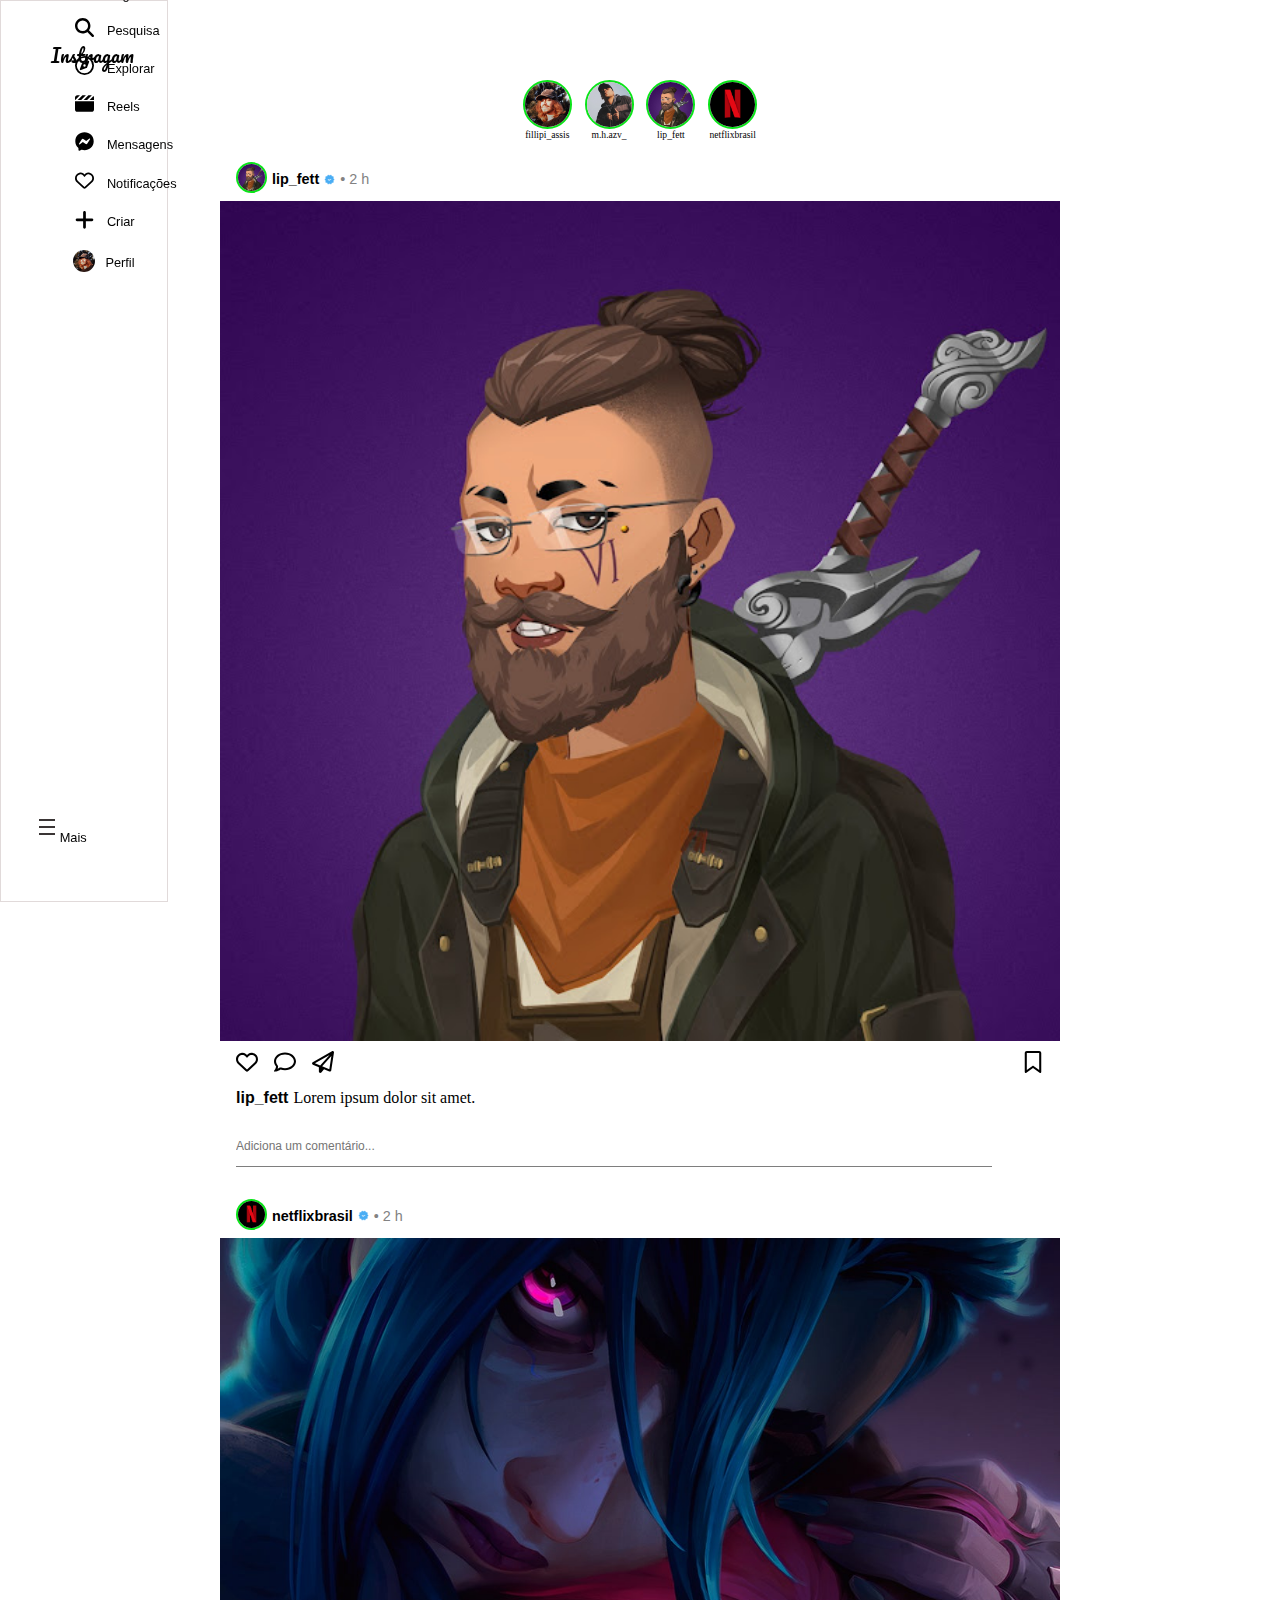
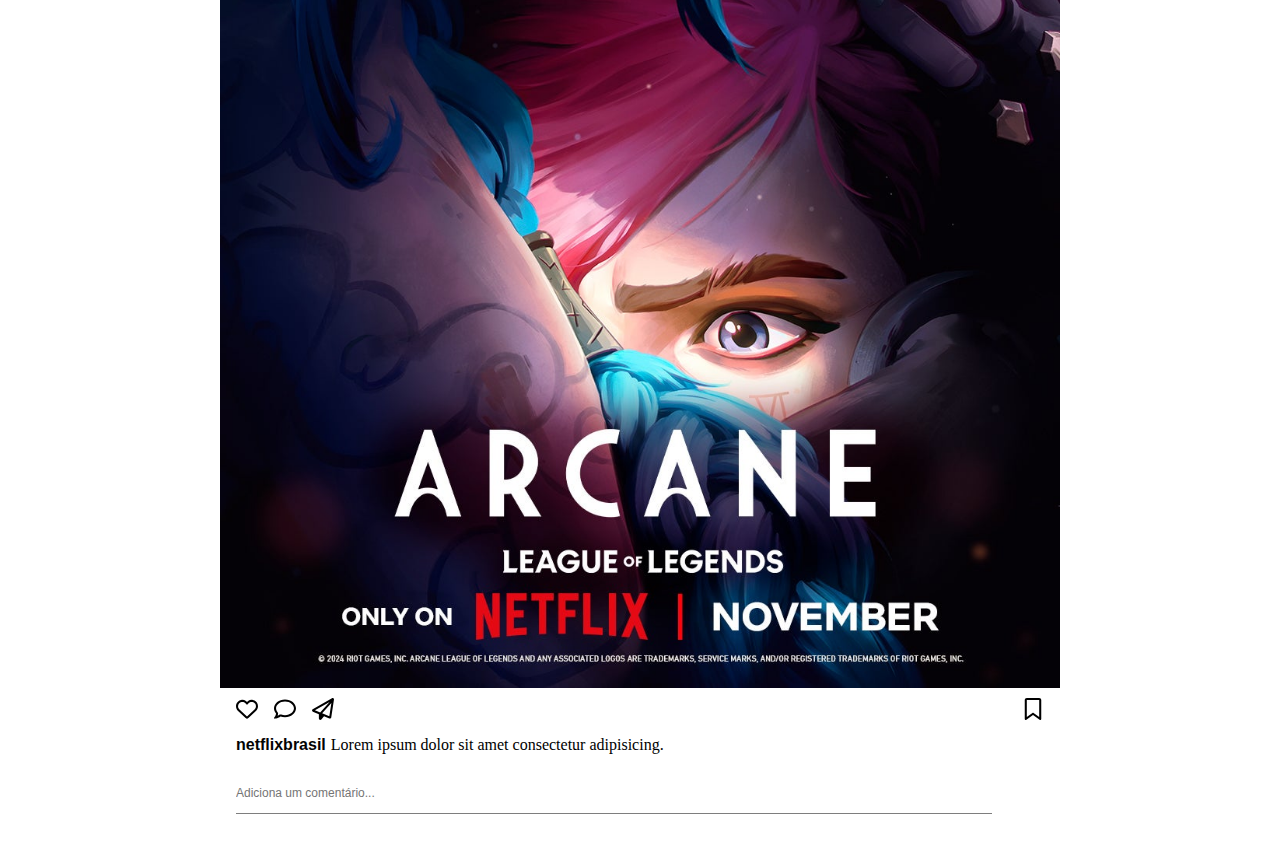
==== commit 46997f25: "Patch mobile" ====
--- a/index.html
+++ b/index.html
@@ -132,7 +132,6 @@
         <a href="#"><img src="assets/img/storie-flix.png">netflixbrasil</a>
     </section>
 
-
     <article class="post">
         <div class="post-header">
             <a href="#"><img class="post-icon" src="assets/img/storie-lfill.jpg"></a>
@@ -144,7 +143,7 @@
             <img src="assets/img/storie-lfill.jpg">
         </div>
         <div class="post-footer">
-            <svg xmlns="http://www.w3.org/2000/svg"
+            <svg class="like" xmlns="http://www.w3.org/2000/svg"
                 viewBox="0 0 512 512"><!--!Font Awesome Free 6.5.2 by @fontawesome - https://fontawesome.com License - https://fontawesome.com/license/free Copyright 2024 Fonticons, Inc.-->
                 <path
                     d="M225.8 468.2l-2.5-2.3L48.1 303.2C17.4 274.7 0 234.7 0 192.8v-3.3c0-70.4 50-130.8 119.2-144C158.6 37.9 198.9 47 231 69.6c9 6.4 17.4 13.8 25 22.3c4.2-4.8 8.7-9.2 13.5-13.3c3.7-3.2 7.5-6.2 11.5-9c0 0 0 0 0 0C313.1 47 353.4 37.9 392.8 45.4C462 58.6 512 119.1 512 189.5v3.3c0 41.9-17.4 81.9-48.1 110.4L288.7 465.9l-2.5 2.3c-8.2 7.6-19 11.9-30.2 11.9s-22-4.2-30.2-11.9zM239.1 145c-.4-.3-.7-.7-1-1.1l-17.8-20c0 0-.1-.1-.1-.1c0 0 0 0 0 0c-23.1-25.9-58-37.7-92-31.2C81.6 101.5 48 142.1 48 189.5v3.3c0 28.5 11.9 55.8 32.8 75.2L256 430.7 431.2 268c20.9-19.4 32.8-46.7 32.8-75.2v-3.3c0-47.3-33.6-88-80.1-96.9c-34-6.5-69 5.4-92 31.2c0 0 0 0-.1 .1s0 0-.1 .1l-17.8 20c-.3 .4-.7 .7-1 1.1c-4.5 4.5-10.6 7-16.9 7s-12.4-2.5-16.9-7z" />
@@ -164,6 +163,9 @@
                 <path
                     d="M0 48C0 21.5 21.5 0 48 0l0 48V441.4l130.1-92.9c8.3-6 19.6-6 27.9 0L336 441.4V48H48V0H336c26.5 0 48 21.5 48 48V488c0 9-5 17.2-13 21.3s-17.6 3.4-24.9-1.8L192 397.5 37.9 507.5c-7.3 5.2-16.9 5.9-24.9 1.8S0 497 0 488V48z" />
             </svg>
+        </div>
+        <div class="post-title">
+            <a href="#">lip_fett</a><span>Lorem ipsum dolor sit amet.</span>
         </div>
         <form class="post-comments" method="POST">
             <label for="comment"></label>
@@ -204,6 +206,9 @@
                     d="M0 48C0 21.5 21.5 0 48 0l0 48V441.4l130.1-92.9c8.3-6 19.6-6 27.9 0L336 441.4V48H48V0H336c26.5 0 48 21.5 48 48V488c0 9-5 17.2-13 21.3s-17.6 3.4-24.9-1.8L192 397.5 37.9 507.5c-7.3 5.2-16.9 5.9-24.9 1.8S0 497 0 488V48z" />
             </svg>
         </div>
+        <div class="post-title">
+            <a href="#">netflixbrasil</a><span>Lorem ipsum dolor sit amet consectetur adipisicing.</span>
+        </div>
         <form class="post-comments" method="POST">
             <label for="comment"></label>
             <input id="comment" name="comment" placeholder="Adiciona um comentário..."></input>
--- a/assets/css/style.css
+++ b/assets/css/style.css
@@ -5,13 +5,6 @@
     text-decoration: none;
 }
 
-header {
-    left: 0;
-    height: 100vh;
-    border: 1px solid #e1dada;
-    position: fixed;
-}
-
 :root {
     --cor-primaria: #030303;
     --font-primaria: Arial, Helvetica, sans-serif;
--- a/assets/css/layout.css
+++ b/assets/css/layout.css
@@ -1,7 +1,7 @@
 @media screen and (min-width:0px) {
     header {
         width: 100%;
-        height: 06vh;
+        height: 08vh;
         background-color: #fff;
         position: fixed;
         top: 0;
@@ -13,6 +13,8 @@
         font-family: "Pacifico", cursive;
         font-weight: 400;
         font-size: 1.2rem !important;
+        margin-left: 1rem;
+        margin-top: 10px;
     }
 
     .logo svg {
@@ -30,14 +32,16 @@
         position: fixed;
         bottom: 0;
         display: flex;
-        gap: 3rem;
+        justify-content: center;
+        align-items: center;
+        gap: 3.6rem;
     }
 
     .navbar a {
         display: block;
         color: var(--cor-primaria);
         font-family: var(--font-primaria);
-        text-align: center;
+
     }
 
     .nav-list a:hover {
@@ -106,8 +110,12 @@
         text-align: center;
         font-size: .8rem;
         gap: 1rem;
-        margin-top: 2.8rem;
+        margin-top: 4rem;
         margin-bottom: 1.4rem;
+    }
+
+    .stories a {
+        color: #030303;
     }
 
     .stories img {
@@ -131,9 +139,10 @@
         align-items: center;
         margin-bottom: .3rem;
         font-family: var(--font-primaria);
-        font-size: .8rem;
+        font-size: .9rem;
         color: rgb(130, 130, 130);
         gap: 5px;
+        margin-left: 1rem;
     }
 
     .post-header a {
@@ -143,7 +152,6 @@
 
     .post img {
         width: 100%;
-        border-radius: 3px;
     }
 
     .post-img {
@@ -168,6 +176,7 @@
         display: flex;
         gap: 1rem;
         margin-top: 10px;
+        margin-inline: 1rem;
     }
 
     .post-footer svg {
@@ -180,18 +189,35 @@
         margin-left: auto;
     }
 
+    .post-title {
+        margin-block: 1rem;
+        margin-left: 1rem;
+
+    }
+
+    .post-title a {
+        font-family: var(--font-primaria);
+        color: #030303;
+        font-weight: 550;
+    }
+
+    .post-title span {
+        margin-left: 5px;
+    }
+
     .post-comments {
-        margin-top: 2rem;
+        margin-top: 1rem;
         display: flex;
         flex-direction: column;
-        width: 100%;
+        width: 90%;
     }
 
     .post-comments input {
-        width: 100%;
+        width: 90%;
         border: none;
         margin-bottom: .8rem;
         font-size: 12px;
+        margin-inline: 1rem;
     }
 
     .post-comments button {
@@ -205,9 +231,17 @@
         background-color: #7e7e7e;
         height: 1px;
         width: 100%;
+        margin-inline: 1rem;
+
     }
 
     /* ============== FIM POST ==============*/
+}
+
+@media screen and (min-width:390px) {
+    .stories {
+        margin-top: 5rem;
+    }
 }
 
 @media screen and (min-width:768px) {
@@ -215,6 +249,7 @@
         width: 08%;
         height: 100vh;
         justify-content: center;
+        border: 1px solid #e1dada;
     }
 
     .navbar {
@@ -254,7 +289,7 @@
     }
 
     .nav-list {
-        margin-top: 1rem;
+        margin-top: 17rem;
         flex-direction: column;
         gap: 0rem;
         position: relative;
@@ -364,7 +399,7 @@
     .stories {
         font-size: .6rem;
         gap: .8rem;
-        padding-top: 1.2rem;
+
     }
 
     .stories img {
@@ -376,6 +411,7 @@
     .post {
         margin-inline: 220px;
     }
+
 
     /* ============== FIM POST ==============*/
 }
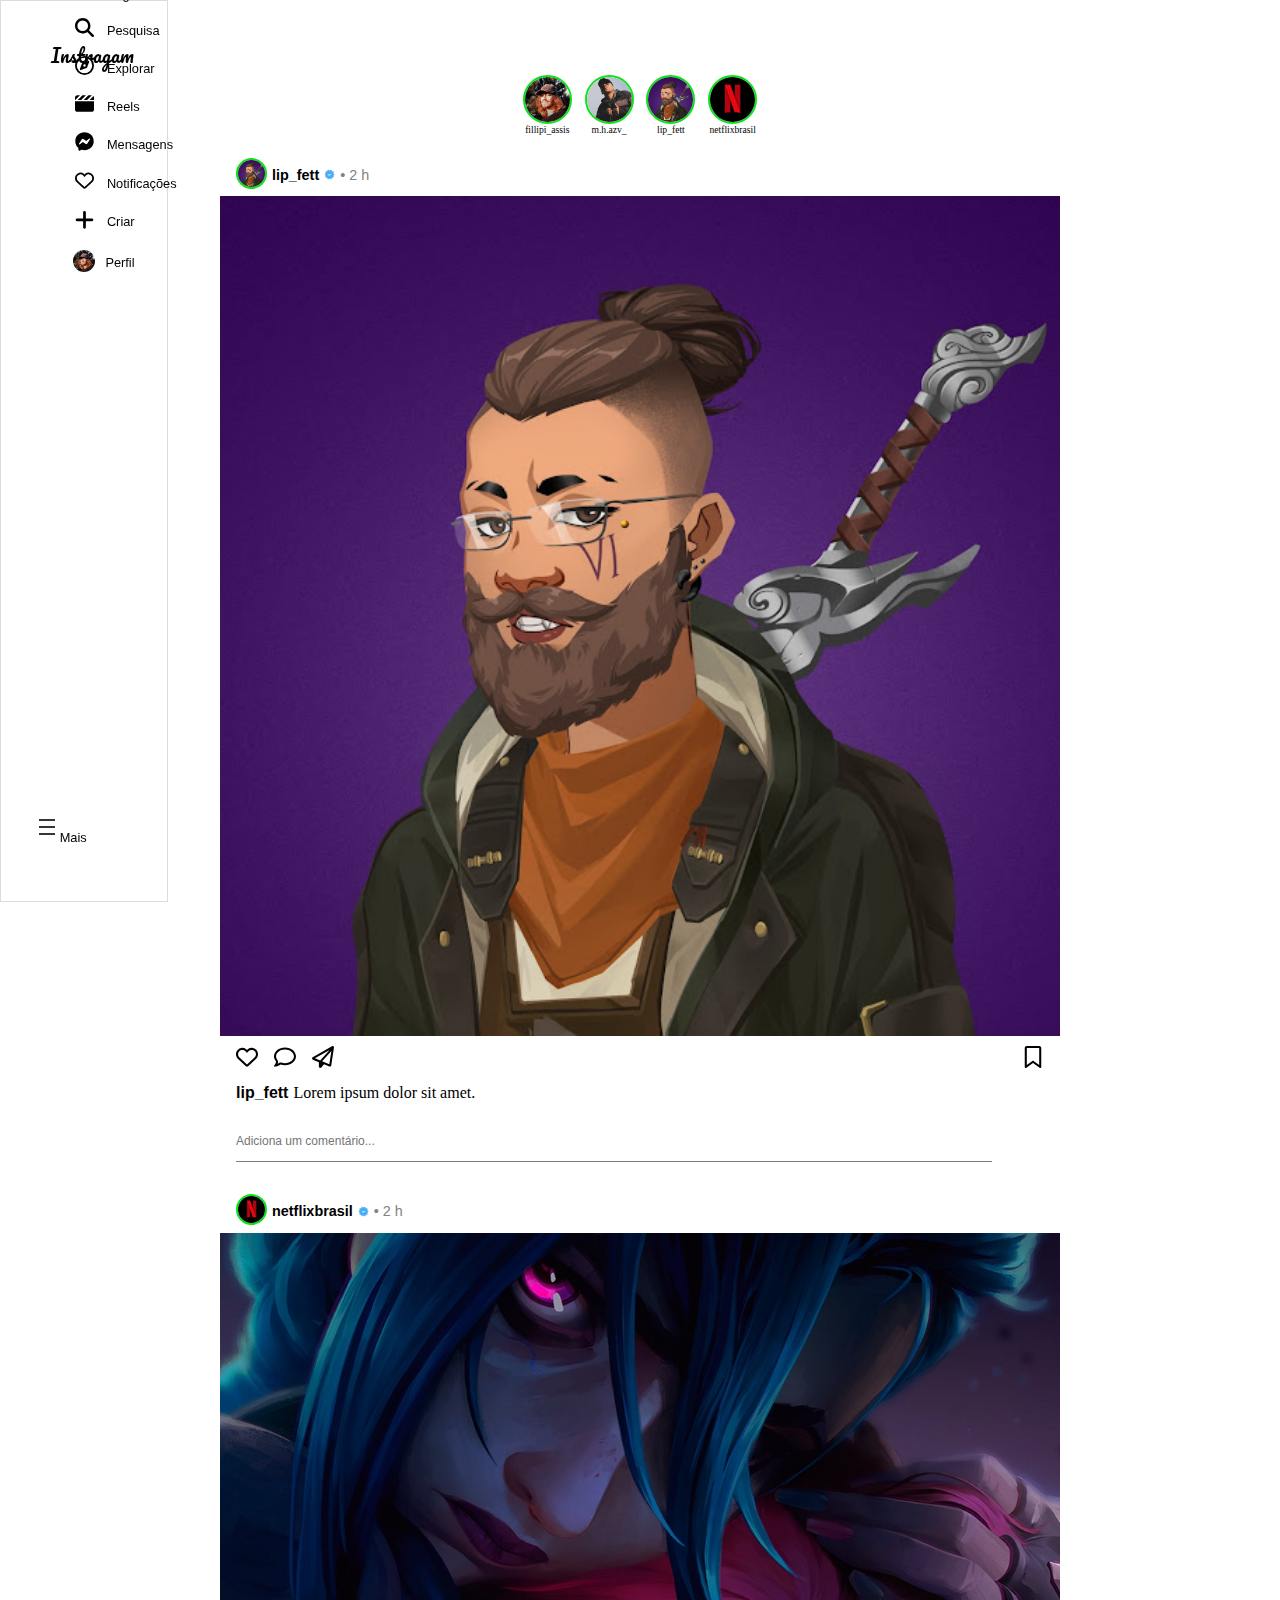
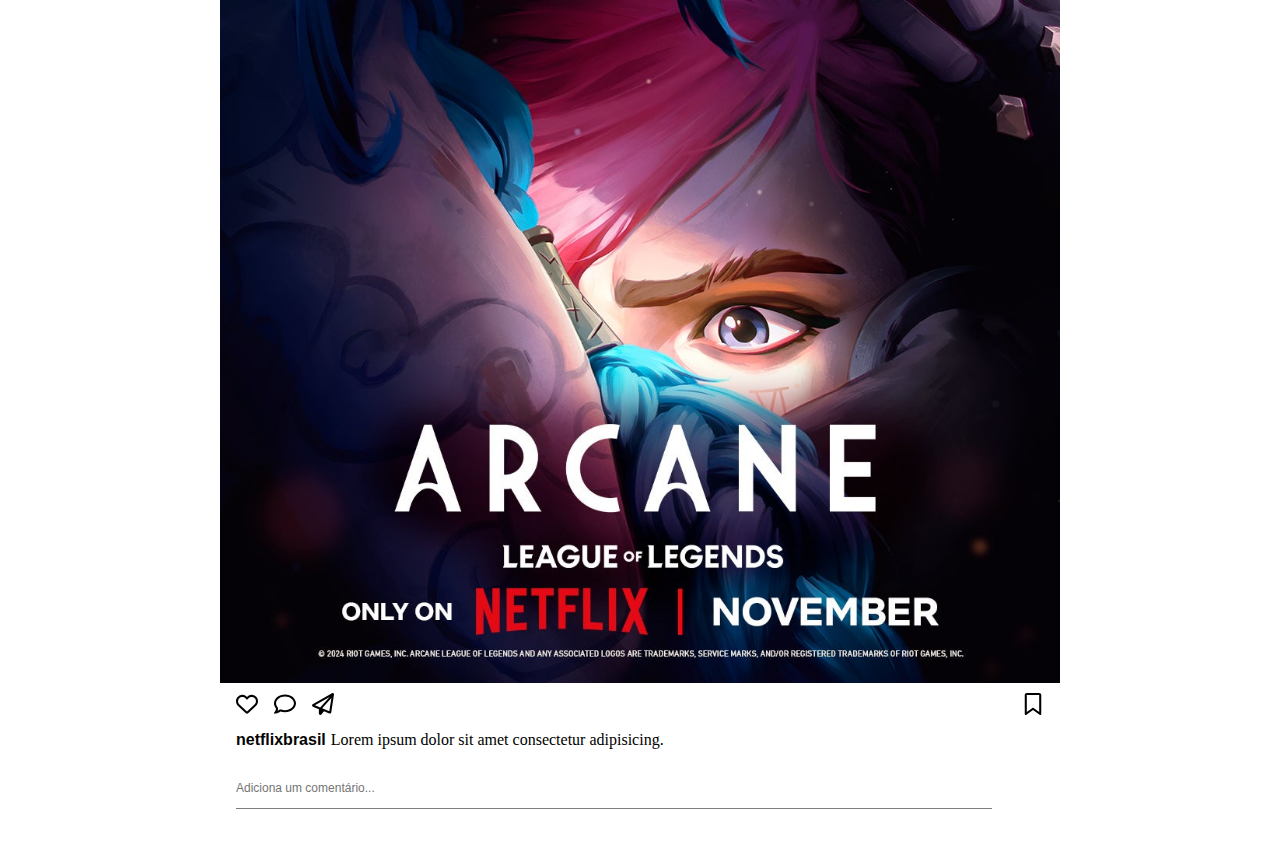
==== commit 5fa52ed7: "patch stories" ====
--- a/index.html
+++ b/index.html
@@ -76,7 +76,7 @@
                         </svg>
                         <p class="nav-text">Criar</p>
                     </a></li>
-                <li><a class="profile" href="profile.html"><img src="/assets/img/storie-yo.jpg">
+                <li><a class="profile" href="profile.html"><img src="assets/img/storie-yo.jpg">
                         <p class="nav-text">Perfil</p>
                     </a></li>
             </ul>
--- a/assets/css/layout.css
+++ b/assets/css/layout.css
@@ -110,7 +110,7 @@
         text-align: center;
         font-size: .8rem;
         gap: 1rem;
-        margin-top: 4rem;
+        margin-top: 3.8rem;
         margin-bottom: 1.4rem;
     }
 
@@ -240,7 +240,7 @@
 
 @media screen and (min-width:390px) {
     .stories {
-        margin-top: 5rem;
+        margin-top: 4.7rem;
     }
 }
 
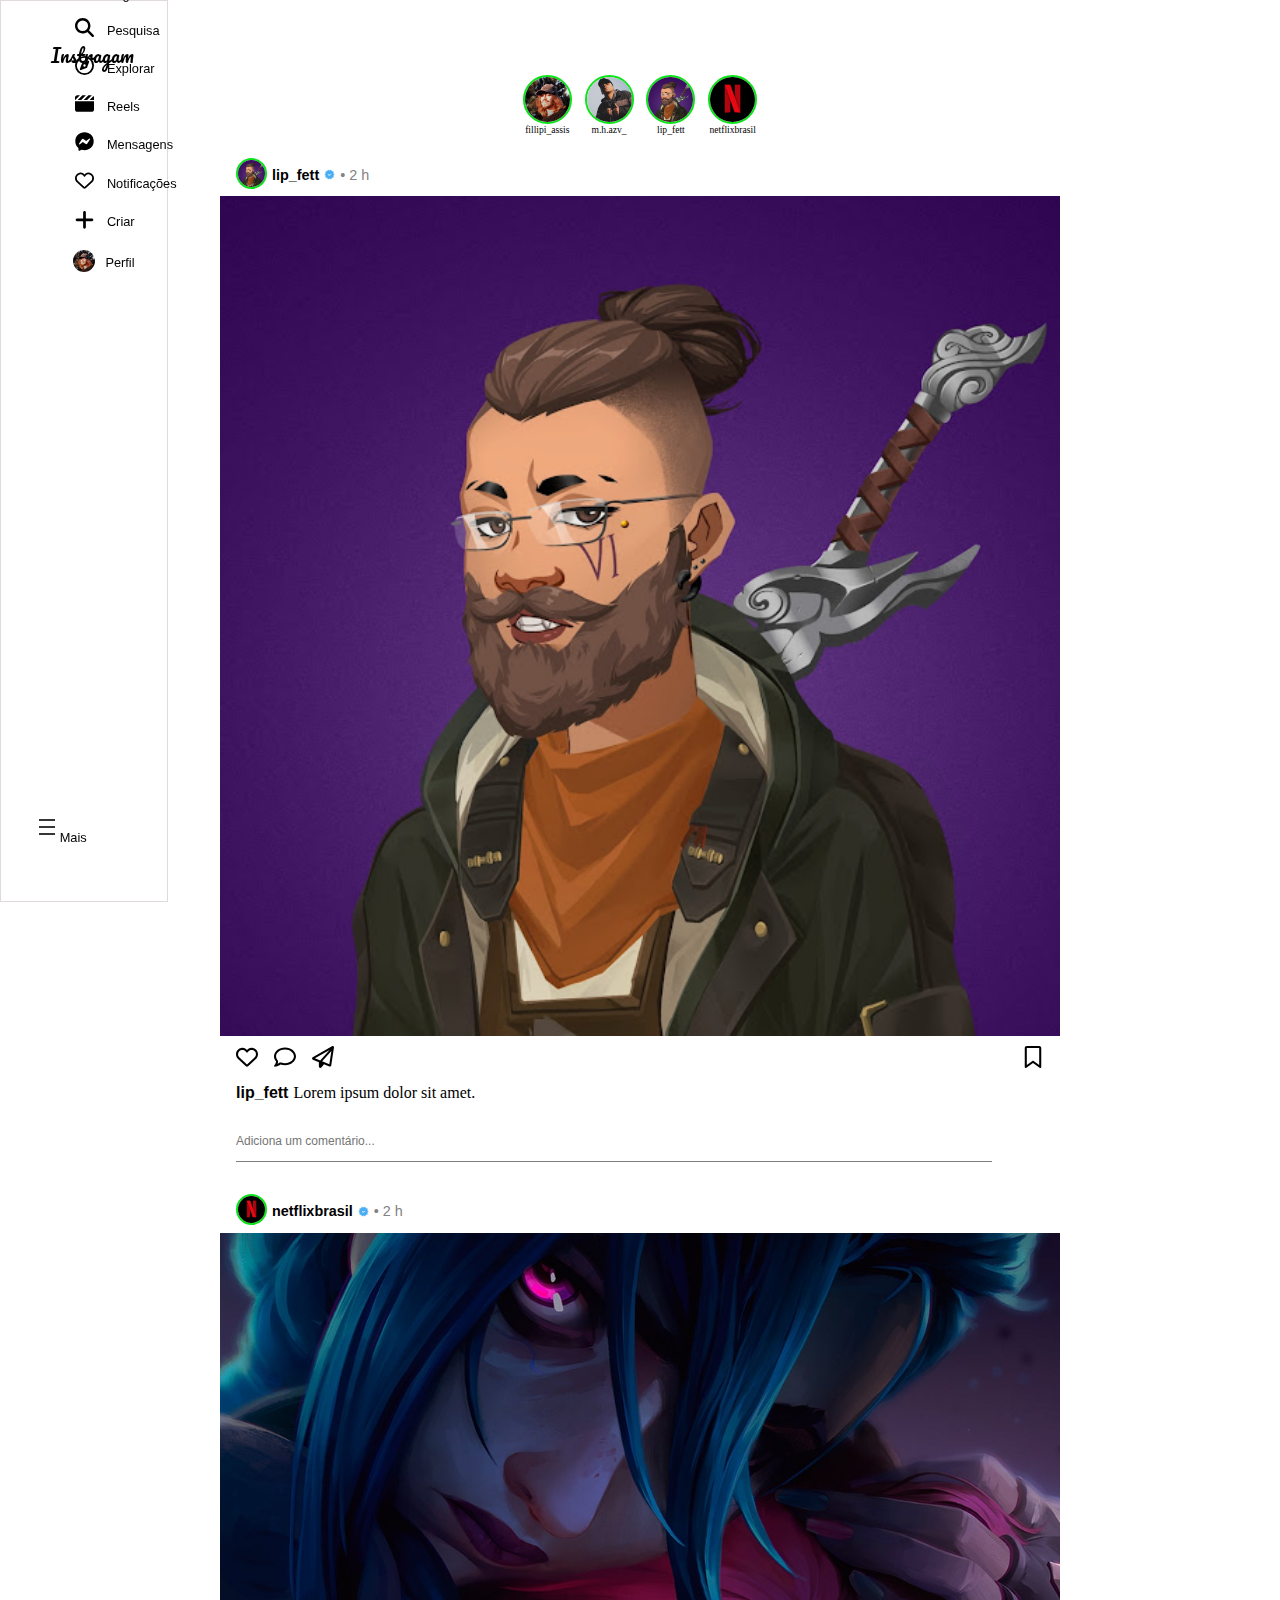
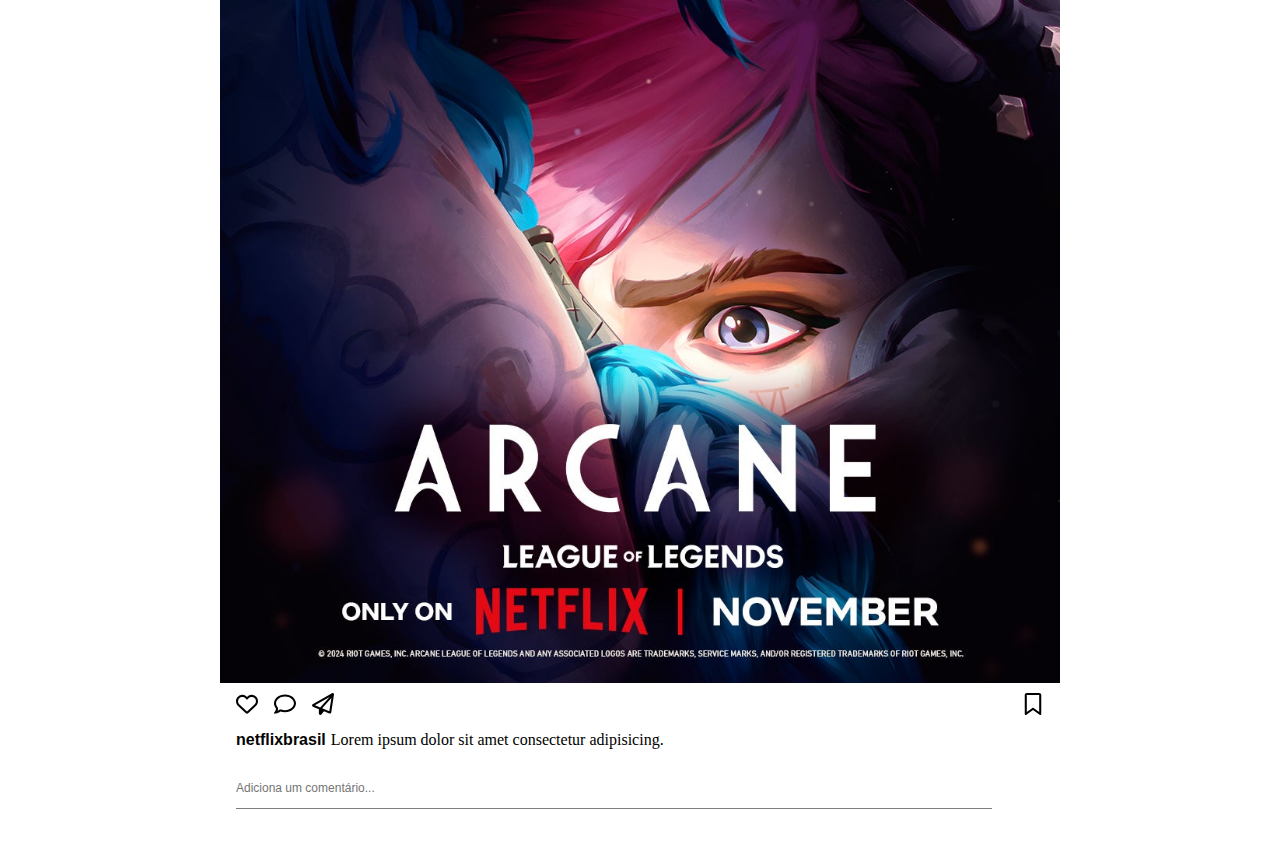
==== commit de0d8119: "patch design" ====
--- a/index.html
+++ b/index.html
@@ -12,19 +12,31 @@
     <link rel="preconnect" href="https://fonts.gstatic.com" crossorigin>
     <link href="https://fonts.googleapis.com/css2?family=Dancing+Script:wght@400..700&family=Pacifico&display=swap"
         rel="stylesheet">
-
 </head>
 
 <body>
     <header class="header" id="header">
         <nav class="navbar" id="navbar">
-            <a class="logo" href="index.html"><svg xmlns="http://www.w3.org/2000/svg"
-                    viewBox="0 0 448 512"><!--!Font Awesome Free 6.5.2 by @fontawesome - https://fontawesome.com License - https://fontawesome.com/license/free Copyright 2024 Fonticons, Inc.-->
-                    <path
-                        d="M224.1 141c-63.6 0-114.9 51.3-114.9 114.9s51.3 114.9 114.9 114.9S339 319.5 339 255.9 287.7 141 224.1 141zm0 189.6c-41.1 0-74.7-33.5-74.7-74.7s33.5-74.7 74.7-74.7 74.7 33.5 74.7 74.7-33.6 74.7-74.7 74.7zm146.4-194.3c0 14.9-12 26.8-26.8 26.8-14.9 0-26.8-12-26.8-26.8s12-26.8 26.8-26.8 26.8 12 26.8 26.8zm76.1 27.2c-1.7-35.9-9.9-67.7-36.2-93.9-26.2-26.2-58-34.4-93.9-36.2-37-2.1-147.9-2.1-184.9 0-35.8 1.7-67.6 9.9-93.9 36.1s-34.4 58-36.2 93.9c-2.1 37-2.1 147.9 0 184.9 1.7 35.9 9.9 67.7 36.2 93.9s58 34.4 93.9 36.2c37 2.1 147.9 2.1 184.9 0 35.9-1.7 67.7-9.9 93.9-36.2 26.2-26.2 34.4-58 36.2-93.9 2.1-37 2.1-147.8 0-184.8zM398.8 388c-7.8 19.6-22.9 34.7-42.6 42.6-29.5 11.7-99.5 9-132.1 9s-102.7 2.6-132.1-9c-19.6-7.8-34.7-22.9-42.6-42.6-11.7-29.5-9-99.5-9-132.1s-2.6-102.7 9-132.1c7.8-19.6 22.9-34.7 42.6-42.6 29.5-11.7 99.5-9 132.1-9s102.7-2.6 132.1 9c19.6 7.8 34.7 22.9 42.6 42.6 11.7 29.5 9 99.5 9 132.1s2.7 102.7-9 132.1z" />
-                </svg>
-                <p>Instragam</p>
-            </a>
+            <div class="nav-header">
+                <a class="logo" href="index.html"><svg xmlns="http://www.w3.org/2000/svg"
+                        viewBox="0 0 448 512"><!--!Font Awesome Free 6.5.2 by @fontawesome - https://fontawesome.com License - https://fontawesome.com/license/free Copyright 2024 Fonticons, Inc.-->
+                        <path
+                            d="M224.1 141c-63.6 0-114.9 51.3-114.9 114.9s51.3 114.9 114.9 114.9S339 319.5 339 255.9 287.7 141 224.1 141zm0 189.6c-41.1 0-74.7-33.5-74.7-74.7s33.5-74.7 74.7-74.7 74.7 33.5 74.7 74.7-33.6 74.7-74.7 74.7zm146.4-194.3c0 14.9-12 26.8-26.8 26.8-14.9 0-26.8-12-26.8-26.8s12-26.8 26.8-26.8 26.8 12 26.8 26.8zm76.1 27.2c-1.7-35.9-9.9-67.7-36.2-93.9-26.2-26.2-58-34.4-93.9-36.2-37-2.1-147.9-2.1-184.9 0-35.8 1.7-67.6 9.9-93.9 36.1s-34.4 58-36.2 93.9c-2.1 37-2.1 147.9 0 184.9 1.7 35.9 9.9 67.7 36.2 93.9s58 34.4 93.9 36.2c37 2.1 147.9 2.1 184.9 0 35.9-1.7 67.7-9.9 93.9-36.2 26.2-26.2 34.4-58 36.2-93.9 2.1-37 2.1-147.8 0-184.8zM398.8 388c-7.8 19.6-22.9 34.7-42.6 42.6-29.5 11.7-99.5 9-132.1 9s-102.7 2.6-132.1-9c-19.6-7.8-34.7-22.9-42.6-42.6-11.7-29.5-9-99.5-9-132.1s-2.6-102.7 9-132.1c7.8-19.6 22.9-34.7 42.6-42.6 29.5-11.7 99.5-9 132.1-9s102.7-2.6 132.1 9c19.6 7.8 34.7 22.9 42.6 42.6 11.7 29.5 9 99.5 9 132.1s2.7 102.7-9 132.1z" />
+                    </svg>
+                    <p>Instragam</p>
+                </a>
+                <a class="notification" href="#"><svg xmlns="http://www.w3.org/2000/svg"
+                        viewBox="0 0 512 512"><!--!Font Awesome Free 6.5.2 by @fontawesome - https://fontawesome.com License - https://fontawesome.com/license/free Copyright 2024 Fonticons, Inc.-->
+                        <path
+                            d="M225.8 468.2l-2.5-2.3L48.1 303.2C17.4 274.7 0 234.7 0 192.8v-3.3c0-70.4 50-130.8 119.2-144C158.6 37.9 198.9 47 231 69.6c9 6.4 17.4 13.8 25 22.3c4.2-4.8 8.7-9.2 13.5-13.3c3.7-3.2 7.5-6.2 11.5-9c0 0 0 0 0 0C313.1 47 353.4 37.9 392.8 45.4C462 58.6 512 119.1 512 189.5v3.3c0 41.9-17.4 81.9-48.1 110.4L288.7 465.9l-2.5 2.3c-8.2 7.6-19 11.9-30.2 11.9s-22-4.2-30.2-11.9zM239.1 145c-.4-.3-.7-.7-1-1.1l-17.8-20c0 0-.1-.1-.1-.1c0 0 0 0 0 0c-23.1-25.9-58-37.7-92-31.2C81.6 101.5 48 142.1 48 189.5v3.3c0 28.5 11.9 55.8 32.8 75.2L256 430.7 431.2 268c20.9-19.4 32.8-46.7 32.8-75.2v-3.3c0-47.3-33.6-88-80.1-96.9c-34-6.5-69 5.4-92 31.2c0 0 0 0-.1 .1s0 0-.1 .1l-17.8 20c-.3 .4-.7 .7-1 1.1c-4.5 4.5-10.6 7-16.9 7s-12.4-2.5-16.9-7z" />
+                    </svg></a>
+                <a class="direct" href="#"><svg xmlns="http://www.w3.org/2000/svg"
+                        viewBox="0 0 512 512"><!--!Font Awesome Free 6.5.2 by @fontawesome - https://fontawesome.com License - https://fontawesome.com/license/free Copyright 2024 Fonticons, Inc.-->
+                        <path
+                            d="M256.6 8C116.5 8 8 110.3 8 248.6c0 72.3 29.7 134.8 78.1 177.9 8.4 7.5 6.6 11.9 8.1 58.2A19.9 19.9 0 0 0 122 502.3c52.9-23.3 53.6-25.1 62.6-22.7C337.9 521.8 504 423.7 504 248.6 504 110.3 396.6 8 256.6 8zm149.2 185.1l-73 115.6a37.4 37.4 0 0 1 -53.9 9.9l-58.1-43.5a15 15 0 0 0 -18 0l-78.4 59.4c-10.5 7.9-24.2-4.6-17.1-15.7l73-115.6a37.4 37.4 0 0 1 53.9-9.9l58.1 43.5a15 15 0 0 0 18 0l78.4-59.4c10.4-8 24.1 4.5 17.1 15.6z" />
+                    </svg></a>
+            </div>
+
             <ul class="nav-list" id="nav-list">
                 <li><a href="index.html"><svg xmlns="http://www.w3.org/2000/svg"
                             viewBox="0 0 576 512"><!--!Font Awesome Free 6.5.2 by @fontawesome - https://fontawesome.com License - https://fontawesome.com/license/free Copyright 2024 Fonticons, Inc.-->
@@ -148,12 +160,12 @@
                 <path
                     d="M225.8 468.2l-2.5-2.3L48.1 303.2C17.4 274.7 0 234.7 0 192.8v-3.3c0-70.4 50-130.8 119.2-144C158.6 37.9 198.9 47 231 69.6c9 6.4 17.4 13.8 25 22.3c4.2-4.8 8.7-9.2 13.5-13.3c3.7-3.2 7.5-6.2 11.5-9c0 0 0 0 0 0C313.1 47 353.4 37.9 392.8 45.4C462 58.6 512 119.1 512 189.5v3.3c0 41.9-17.4 81.9-48.1 110.4L288.7 465.9l-2.5 2.3c-8.2 7.6-19 11.9-30.2 11.9s-22-4.2-30.2-11.9zM239.1 145c-.4-.3-.7-.7-1-1.1l-17.8-20c0 0-.1-.1-.1-.1c0 0 0 0 0 0c-23.1-25.9-58-37.7-92-31.2C81.6 101.5 48 142.1 48 189.5v3.3c0 28.5 11.9 55.8 32.8 75.2L256 430.7 431.2 268c20.9-19.4 32.8-46.7 32.8-75.2v-3.3c0-47.3-33.6-88-80.1-96.9c-34-6.5-69 5.4-92 31.2c0 0 0 0-.1 .1s0 0-.1 .1l-17.8 20c-.3 .4-.7 .7-1 1.1c-4.5 4.5-10.6 7-16.9 7s-12.4-2.5-16.9-7z" />
             </svg>
-            <svg xmlns="http://www.w3.org/2000/svg"
+            <svg class="comment" xmlns="http://www.w3.org/2000/svg"
                 viewBox="0 0 512 512"><!--!Font Awesome Free 6.5.2 by @fontawesome - https://fontawesome.com License - https://fontawesome.com/license/free Copyright 2024 Fonticons, Inc.-->
                 <path
                     d="M123.6 391.3c12.9-9.4 29.6-11.8 44.6-6.4c26.5 9.6 56.2 15.1 87.8 15.1c124.7 0 208-80.5 208-160s-83.3-160-208-160S48 160.5 48 240c0 32 12.4 62.8 35.7 89.2c8.6 9.7 12.8 22.5 11.8 35.5c-1.4 18.1-5.7 34.7-11.3 49.4c17-7.9 31.1-16.7 39.4-22.7zM21.2 431.9c1.8-2.7 3.5-5.4 5.1-8.1c10-16.6 19.5-38.4 21.4-62.9C17.7 326.8 0 285.1 0 240C0 125.1 114.6 32 256 32s256 93.1 256 208s-114.6 208-256 208c-37.1 0-72.3-6.4-104.1-17.9c-11.9 8.7-31.3 20.6-54.3 30.6c-15.1 6.6-32.3 12.6-50.1 16.1c-.8 .2-1.6 .3-2.4 .5c-4.4 .8-8.7 1.5-13.2 1.9c-.2 0-.5 .1-.7 .1c-5.1 .5-10.2 .8-15.3 .8c-6.5 0-12.3-3.9-14.8-9.9c-2.5-6-1.1-12.8 3.4-17.4c4.1-4.2 7.8-8.7 11.3-13.5c1.7-2.3 3.3-4.6 4.8-6.9c.1-.2 .2-.3 .3-.5z" />
             </svg>
-            <svg xmlns="http://www.w3.org/2000/svg"
+            <svg class="share" xmlns="http://www.w3.org/2000/svg"
                 viewBox="0 0 512 512"><!--!Font Awesome Free 6.5.2 by @fontawesome - https://fontawesome.com License - https://fontawesome.com/license/free Copyright 2024 Fonticons, Inc.-->
                 <path
                     d="M16.1 260.2c-22.6 12.9-20.5 47.3 3.6 57.3L160 376V479.3c0 18.1 14.6 32.7 32.7 32.7c9.7 0 18.9-4.3 25.1-11.8l62-74.3 123.9 51.6c18.9 7.9 40.8-4.5 43.9-24.7l64-416c1.9-12.1-3.4-24.3-13.5-31.2s-23.3-7.5-34-1.4l-448 256zm52.1 25.5L409.7 90.6 190.1 336l1.2 1L68.2 285.7zM403.3 425.4L236.7 355.9 450.8 116.6 403.3 425.4z" />
@@ -185,17 +197,17 @@
             <img src="assets/img/post-flix.jpg">
         </div>
         <div class="post-footer">
-            <svg xmlns="http://www.w3.org/2000/svg"
+            <svg class="like" xmlns="http://www.w3.org/2000/svg"
                 viewBox="0 0 512 512"><!--!Font Awesome Free 6.5.2 by @fontawesome - https://fontawesome.com License - https://fontawesome.com/license/free Copyright 2024 Fonticons, Inc.-->
                 <path
                     d="M225.8 468.2l-2.5-2.3L48.1 303.2C17.4 274.7 0 234.7 0 192.8v-3.3c0-70.4 50-130.8 119.2-144C158.6 37.9 198.9 47 231 69.6c9 6.4 17.4 13.8 25 22.3c4.2-4.8 8.7-9.2 13.5-13.3c3.7-3.2 7.5-6.2 11.5-9c0 0 0 0 0 0C313.1 47 353.4 37.9 392.8 45.4C462 58.6 512 119.1 512 189.5v3.3c0 41.9-17.4 81.9-48.1 110.4L288.7 465.9l-2.5 2.3c-8.2 7.6-19 11.9-30.2 11.9s-22-4.2-30.2-11.9zM239.1 145c-.4-.3-.7-.7-1-1.1l-17.8-20c0 0-.1-.1-.1-.1c0 0 0 0 0 0c-23.1-25.9-58-37.7-92-31.2C81.6 101.5 48 142.1 48 189.5v3.3c0 28.5 11.9 55.8 32.8 75.2L256 430.7 431.2 268c20.9-19.4 32.8-46.7 32.8-75.2v-3.3c0-47.3-33.6-88-80.1-96.9c-34-6.5-69 5.4-92 31.2c0 0 0 0-.1 .1s0 0-.1 .1l-17.8 20c-.3 .4-.7 .7-1 1.1c-4.5 4.5-10.6 7-16.9 7s-12.4-2.5-16.9-7z" />
             </svg>
-            <svg xmlns="http://www.w3.org/2000/svg"
+            <svg class="comment" xmlns="http://www.w3.org/2000/svg"
                 viewBox="0 0 512 512"><!--!Font Awesome Free 6.5.2 by @fontawesome - https://fontawesome.com License - https://fontawesome.com/license/free Copyright 2024 Fonticons, Inc.-->
                 <path
                     d="M123.6 391.3c12.9-9.4 29.6-11.8 44.6-6.4c26.5 9.6 56.2 15.1 87.8 15.1c124.7 0 208-80.5 208-160s-83.3-160-208-160S48 160.5 48 240c0 32 12.4 62.8 35.7 89.2c8.6 9.7 12.8 22.5 11.8 35.5c-1.4 18.1-5.7 34.7-11.3 49.4c17-7.9 31.1-16.7 39.4-22.7zM21.2 431.9c1.8-2.7 3.5-5.4 5.1-8.1c10-16.6 19.5-38.4 21.4-62.9C17.7 326.8 0 285.1 0 240C0 125.1 114.6 32 256 32s256 93.1 256 208s-114.6 208-256 208c-37.1 0-72.3-6.4-104.1-17.9c-11.9 8.7-31.3 20.6-54.3 30.6c-15.1 6.6-32.3 12.6-50.1 16.1c-.8 .2-1.6 .3-2.4 .5c-4.4 .8-8.7 1.5-13.2 1.9c-.2 0-.5 .1-.7 .1c-5.1 .5-10.2 .8-15.3 .8c-6.5 0-12.3-3.9-14.8-9.9c-2.5-6-1.1-12.8 3.4-17.4c4.1-4.2 7.8-8.7 11.3-13.5c1.7-2.3 3.3-4.6 4.8-6.9c.1-.2 .2-.3 .3-.5z" />
             </svg>
-            <svg xmlns="http://www.w3.org/2000/svg"
+            <svg class="share" xmlns="http://www.w3.org/2000/svg"
                 viewBox="0 0 512 512"><!--!Font Awesome Free 6.5.2 by @fontawesome - https://fontawesome.com License - https://fontawesome.com/license/free Copyright 2024 Fonticons, Inc.-->
                 <path
                     d="M16.1 260.2c-22.6 12.9-20.5 47.3 3.6 57.3L160 376V479.3c0 18.1 14.6 32.7 32.7 32.7c9.7 0 18.9-4.3 25.1-11.8l62-74.3 123.9 51.6c18.9 7.9 40.8-4.5 43.9-24.7l64-416c1.9-12.1-3.4-24.3-13.5-31.2s-23.3-7.5-34-1.4l-448 256zm52.1 25.5L409.7 90.6 190.1 336l1.2 1L68.2 285.7zM403.3 425.4L236.7 355.9 450.8 116.6 403.3 425.4z" />
--- a/assets/css/layout.css
+++ b/assets/css/layout.css
@@ -8,6 +8,19 @@
         display: flex;
     }
 
+    .nav-header {
+        display: flex;
+    }
+
+    .nav-header svg {
+        margin-right: 1rem;
+        margin-block: 1rem;
+    }
+
+    .notification {
+        margin-left: auto;
+    }
+
     .navbar .logo p {
         display: block;
         font-family: "Pacifico", cursive;
@@ -286,6 +299,14 @@
 
     .logo p {
         display: none !important;
+    }
+
+    .notification svg {
+        display: none;
+    }
+
+    .direct svg {
+        display: none;
     }
 
     .nav-list {
